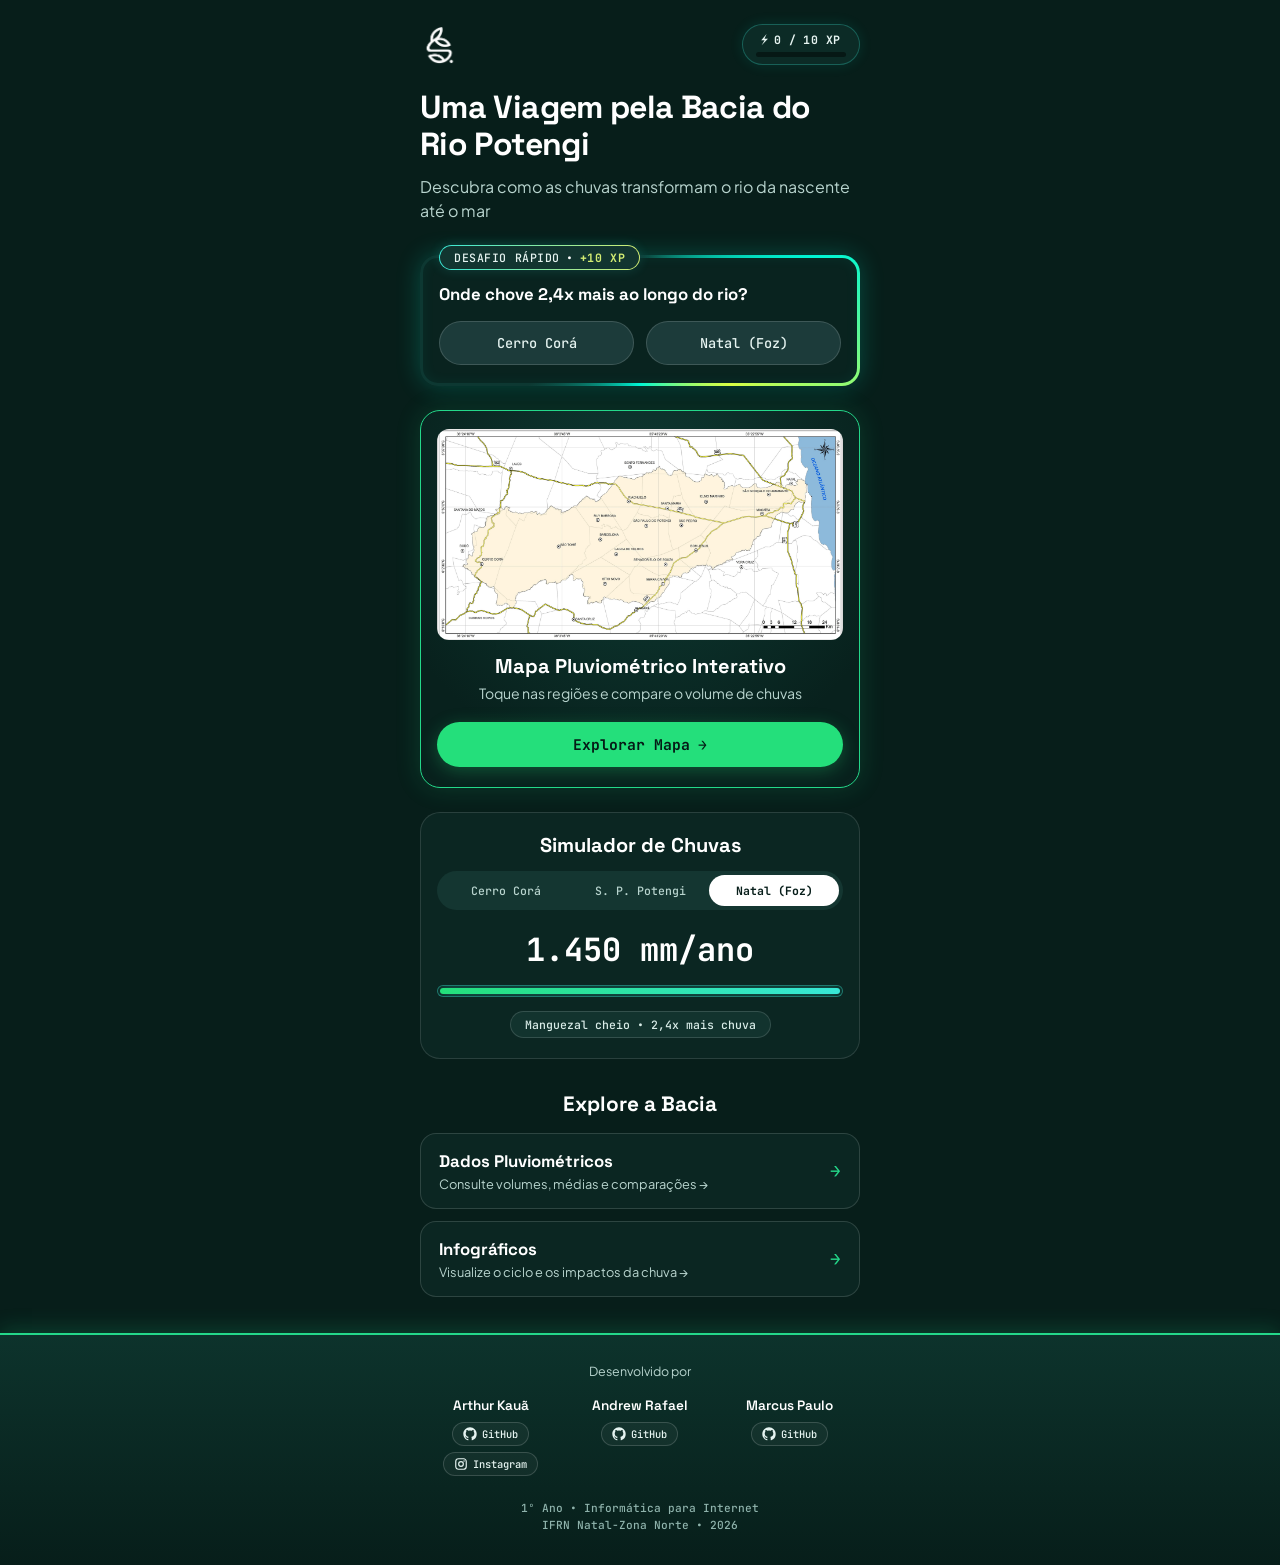
==== index.html @ 9ea541da "feat: removing the instagram icon of Andrew and Marcus" ====
<!DOCTYPE html>
<html lang="pt-br">
<head>
    <meta charset="UTF-8">
    <meta name="viewport" content="width=device-width, initial-scale=1.0">
    <link rel="stylesheet" href="src/css/global.css">
    <link rel="stylesheet" href="src/css/home.css">
    <link rel="shortcut icon" href="assets/imgs/favicon.png" type="image/png">
    <title>Início</title>
</head>
<body>

  <header class="container cabecalho">
    <img 
      src="./assets/imgs/logo_semente.png" 
      alt="Logo SEMENTE IFRN" 
      class="logo-semente"
    >
    <!-- Barra de XP no canto superior direito -->
    <div class="xp-hud" id="xp-hud" aria-label="Pontuação de experiência">
      <div class="xp-topo">
        <span class="xp-icone" aria-hidden="true">⚡</span>
        <span id="xp-texto" class="xp-texto">0 / 10 XP</span>
      </div>
      <div class="xp-trilha">
        <div id="xp-barra" class="xp-preenchimento" style="width: 0%;"></div>
      </div>
    </div>
  </header>

  <main class="container">
    <section class="hero">
      <h1 class="titulo-principal">Uma Viagem pela Bacia do Rio Potengi</h1>
      <p class="subtitulo">Descubra como as chuvas transformam o rio da nascente até o mar</p>
    </section>
    <section class="card-desafio">
    <span class="badge-desafio">
        DESAFIO RÁPIDO <span class="separador">•</span> <strong class="xp">+10 XP</strong>
    </span>

    <h2 class="pergunta-desafio">Onde chove 2,4x mais ao longo do rio?</h2>

    <div class="opcoes-desafio">
        <button type="button" class="btn-opcao">Cerro Corá</button>
        <button type="button" class="btn-opcao">Natal (Foz)</button>
    </div>
    </section>
    <!-- SEÇÃO 2: CARD DO MAPA INTERATIVO -->
    <section class="card-mapa">
      <div class="mapa-preview">
        <img 
          src="./assets/imgs/mapa.png" 
          alt="Ilustração do curso do Rio Potengi com pontos de chuva" 
          class="img-mapa-preview"
        >
      </div>

      <h2 class="titulo-card">Mapa Pluviométrico Interativo</h2>
      <p class="descricao-card">Toque nas regiões e compare o volume de chuvas</p>

      <a href="./src/pages/mapa.html" class="btn-explorar">
        Explorar Mapa <span aria-hidden="true">→</span>
      </a>
    </section>

    <!-- SEÇÃO 3: SIMULADOR DE CHUVAS -->
    <section class="card-simulador">
      <h2 class="titulo-card">Simulador de Chuvas</h2>

      <div class="abas-simulador" role="tablist" aria-label="Escolha uma região da bacia">
        <button type="button" class="aba-regiao" data-regiao="nascente">Cerro Corá</button>
        <button type="button" class="aba-regiao" data-regiao="medio">S. P. Potengi</button>
        <button type="button" class="aba-regiao ativa" data-regiao="foz">Natal (Foz)</button>
      </div>

      <div class="leitura-chuva">
        <span id="valor-chuva" class="numero-chuva">1.450</span>
        <span class="unidade-chuva">mm/ano</span>
      </div>

      <div class="barra-progresso-fundo">
        <div id="barra-chuva" class="barra-progresso-preenchimento" style="width: 100%;"></div>
      </div>

      <p id="status-bioma" class="badge-bioma">Manguezal cheio • 2,4x mais chuva</p>
    </section>

    <!-- SEÇÃO 4: EXPLORE A BACIA (LINKS SUCINTOS) -->
    <section class="secao-explore">
      <h2 class="titulo-secao">Explore a Bacia</h2>

      <div class="lista-links">
        <a href="./src/pages/dados.html" class="card-link">
          <div class="info-link">
            <h3>Dados Pluviométricos</h3>
            <p>Consulte volumes, médias e comparações →</p>
          </div>
          <span class="seta-link" aria-hidden="true">→</span>
        </a>

        <a href="./src/pages/infograficos.html" class="card-link">
          <div class="info-link">
            <h3>Infográficos</h3>
            <p>Visualize o ciclo e os impactos da chuva →</p>
          </div>
          <span class="seta-link" aria-hidden="true">→</span>
        </a>
      </div>
    </section>

  </main>

  <!-- RODAPÉ DE AUTORIA -->
  <footer class="rodape">
    <div class="container">
      <p class="rodape-label">Desenvolvido por</p>

      <div class="autores-grid">
        <!-- Integrante 1 -->
        <div class="autor-item">
          <span class="autor-nome">Arthur Kauã</span>
          <div class="autor-redes">
            <a href="https://github.com/ArthurdevjuniorIA" target="_blank" rel="noopener noreferrer" class="link-rede" aria-label="GitHub de Arthur Kauã">
              <svg viewBox="0 0 24 24" width="14" height="14" fill="currentColor"><path d="M12 .5C5.65.5.5 5.65.5 12c0 5.08 3.29 9.39 7.86 10.91.58.11.79-.25.79-.56 0-.28-.01-1.02-.02-2-3.2.7-3.88-1.54-3.88-1.54-.52-1.33-1.28-1.68-1.28-1.68-1.05-.72.08-.7.08-.7 1.16.08 1.77 1.19 1.77 1.19 1.03 1.77 2.7 1.26 3.36.96.1-.75.4-1.26.73-1.55-2.55-.29-5.24-1.28-5.24-5.69 0-1.26.45-2.29 1.19-3.09-.12-.29-.52-1.46.11-3.05 0 0 .97-.31 3.18 1.18a11.1 11.1 0 0 1 5.8 0c2.2-1.49 3.17-1.18 3.17-1.18.63 1.59.23 2.76.11 3.05.74.8 1.19 1.83 1.19 3.09 0 4.42-2.69 5.4-5.25 5.68.41.36.78 1.06.78 2.14 0 1.55-.01 2.8-.01 3.18 0 .31.21.68.8.56A11.51 11.51 0 0 0 23.5 12C23.5 5.65 18.35.5 12 .5Z"/></svg>
              <span>GitHub</span>
            </a>
            <a href="https://instagram.com/tutudev.js" target="_blank" rel="noopener noreferrer" class="link-rede" aria-label="Instagram de Arthur Kauã">
              <svg viewBox="0 0 24 24" width="14" height="14" fill="currentColor"><path d="M7.8 2h8.4C19.4 2 22 4.6 22 7.8v8.4a5.8 5.8 0 0 1-5.8 5.8H7.8C4.6 22 2 19.4 2 16.2V7.8A5.8 5.8 0 0 1 7.8 2Zm-.2 2A3.6 3.6 0 0 0 4 7.6v8.8C4 18.39 5.61 20 7.6 20h8.8a3.6 3.6 0 0 0 3.6-3.6V7.6C20 5.61 18.39 4 16.4 4H7.6Zm9.65 1.5a1.25 1.25 0 1 1 0 2.5 1.25 1.25 0 0 1 0-2.5ZM12 7a5 5 0 1 1 0 10 5 5 0 0 1 0-10Zm0 2a3 3 0 1 0 0 6 3 3 0 0 0 0-6Z"/></svg>
              <span>Instagram</span>
            </a>
          </div>
        </div>

        <!-- Integrante 2 -->
        <div class="autor-item">
          <span class="autor-nome">Andrew Rafael</span>
          <div class="autor-redes">
            <a href="https://github.com/andrewqdev" target="_blank" rel="noopener noreferrer" class="link-rede" aria-label="GitHub de Andrew Rafael">
              <svg viewBox="0 0 24 24" width="14" height="14" fill="currentColor"><path d="M12 .5C5.65.5.5 5.65.5 12c0 5.08 3.29 9.39 7.86 10.91.58.11.79-.25.79-.56 0-.28-.01-1.02-.02-2-3.2.7-3.88-1.54-3.88-1.54-.52-1.33-1.28-1.68-1.28-1.68-1.05-.72.08-.7.08-.7 1.16.08 1.77 1.19 1.77 1.19 1.03 1.77 2.7 1.26 3.36.96.1-.75.4-1.26.73-1.55-2.55-.29-5.24-1.28-5.24-5.69 0-1.26.45-2.29 1.19-3.09-.12-.29-.52-1.46.11-3.05 0 0 .97-.31 3.18 1.18a11.1 11.1 0 0 1 5.8 0c2.2-1.49 3.17-1.18 3.17-1.18.63 1.59.23 2.76.11 3.05.74.8 1.19 1.83 1.19 3.09 0 4.42-2.69 5.4-5.25 5.68.41.36.78 1.06.78 2.14 0 1.55-.01 2.8-.01 3.18 0 .31.21.68.8.56A11.51 11.51 0 0 0 23.5 12C23.5 5.65 18.35.5 12 .5Z"/></svg>
              <span>GitHub</span>
            </a>
          </div>
        </div>

        <!-- Integrante 3 -->
        <div class="autor-item">
          <span class="autor-nome">Marcus Paulo</span>
          <div class="autor-redes">
            <a href="https://github.com/Marcuspdev" target="_blank" rel="noopener noreferrer" class="link-rede" aria-label="GitHub de Marcus Paulo">
              <svg viewBox="0 0 24 24" width="14" height="14" fill="currentColor"><path d="M12 .5C5.65.5.5 5.65.5 12c0 5.08 3.29 9.39 7.86 10.91.58.11.79-.25.79-.56 0-.28-.01-1.02-.02-2-3.2.7-3.88-1.54-3.88-1.54-.52-1.33-1.28-1.68-1.28-1.68-1.05-.72.08-.7.08-.7 1.16.08 1.77 1.19 1.77 1.19 1.03 1.77 2.7 1.26 3.36.96.1-.75.4-1.26.73-1.55-2.55-.29-5.24-1.28-5.24-5.69 0-1.26.45-2.29 1.19-3.09-.12-.29-.52-1.46.11-3.05 0 0 .97-.31 3.18 1.18a11.1 11.1 0 0 1 5.8 0c2.2-1.49 3.17-1.18 3.17-1.18.63 1.59.23 2.76.11 3.05.74.8 1.19 1.83 1.19 3.09 0 4.42-2.69 5.4-5.25 5.68.41.36.78 1.06.78 2.14 0 1.55-.01 2.8-.01 3.18 0 .31.21.68.8.56A11.51 11.51 0 0 0 23.5 12C23.5 5.65 18.35.5 12 .5Z"/></svg>
              <span>GitHub</span>
            </a>
          </div>
        </div>
      </div>

      <div class="rodape-institucional">
        <p>1º Ano • Informática para Internet</p>
        <p>IFRN Natal-Zona Norte • 2026</p>
      </div>
    </div>
  </footer>


    <script src="src/js/script.js"></script>
</body>
</html>
---- src/css/global.css ----
@font-face {
  font-family: 'Space Grotesk';
  src: url('../../assets/fonts/SpaceGrotesk-Medium.ttf') format('truetype');
  font-weight: 500;
  font-style: normal;
}

@font-face {
  font-family: 'Space Grotesk';
  src: url('../../assets/fonts/SpaceGrotesk-SemiBold.ttf') format('truetype');
  font-weight: 600;
  font-style: normal;
}

@font-face {
  font-family: 'Space Grotesk';
  src: url('../../assets/fonts/SpaceGrotesk-Bold.ttf') format('truetype');
  font-weight: 700;
  font-style: normal;
}

@font-face {
  font-family: 'Plus Jakarta Sans';
  src: url('../../assets/fonts/PlusJakartaSans-Regular.ttf') format('truetype');
  font-weight: 400;
  font-style: normal;
}

@font-face {
  font-family: 'JetBrains Mono';
  src: url('../../assets/fonts/JetBrainsMono-Medium.ttf') format('truetype');
  font-weight: 500;
  font-style: normal;
}

@font-face {
  font-family: 'JetBrains Mono';
  src: url('../../assets/fonts/JetBrainsMono-Bold.ttf') format('truetype');
  font-weight: 700;
  font-style: normal;
}

* {
  margin: 0;
  padding: 0;
  box-sizing: border-box;
}

body {
  background-color: #071E1A;
  color: #FFFFFF;
  font-family: 'Plus Jakarta Sans', sans-serif;
  display: flex;
  flex-direction: column;
  align-items: center;
  min-height: 100vh;
}

/* Classe compartilhada por <header>, <main> e <footer> para alinhar tudo na mesma coluna */
.container {
  width: 100%;
  max-width: 480px;
  margin: 0 auto;
  padding-inline: 20px;
}
---- src/css/home.css ----
@property --angulo-borda {
  syntax: '<angle>';
  initial-value: 0deg;
  inherits: false;
}

/* 2. Animação contínua de 360 graus */
@keyframes girarBordaNeon {
  to {
    --angulo-borda: 360deg;
  }
}
/* Atualiza o cabeçalho para alinhar logo à esquerda e barra de XP à direita */
.cabecalho {
  display: flex;
  align-items: center;
  justify-content: space-between;
  gap: 12px;
  padding-top: 24px;
  padding-bottom: 24px;
}

/* Pílula da barra de XP */
.xp-hud {
  display: flex;
  flex-direction: column;
  gap: 5px;
  min-width: 118px;
  padding: 7px 13px;
  border: 1px solid rgba(56, 232, 215, 0.28);
  border-radius: 999px;
  background-color: #0C2B26;
  box-shadow: 0 0 14px rgba(0, 245, 212, 0.1);
  transition: border-color 0.3s ease, box-shadow 0.3s ease;
}

.xp-topo {
  display: flex;
  align-items: center;
  justify-content: center;
  gap: 5px;
  font-family: 'JetBrains Mono', monospace;
  font-weight: 700;
  font-size: 0.72rem;
  letter-spacing: 0.04em;
  color: #E6F4F1;
  font-variant-numeric: tabular-nums;
}

.xp-icone {
  font-size: 0.75rem;
  line-height: 1;
}

/* Fundo da barrinha */
.xp-trilha {
  width: 100%;
  height: 5px;
  border-radius: 999px;
  background-color: #061815;
  overflow: hidden;
}

/* Preenchimento animado da barrinha */
.xp-preenchimento {
  height: 100%;
  border-radius: 999px;
  background: linear-gradient(90deg, #00F5D4 0%, #D3EC73 100%);
  box-shadow: 0 0 8px rgba(211, 236, 115, 0.6);
  transition: width 0.55s cubic-bezier(0.22, 1, 0.36, 1);
}

/* Destaque animado quando o usuário acerta e ganha XP */
@keyframes pulsoXp {
  0%   { transform: scale(1); }
  50%  { transform: scale(1.07); }
  100% { transform: scale(1); }
}

.xp-hud.ganhou {
  border-color: #D3EC73;
  box-shadow: 0 0 18px rgba(211, 236, 115, 0.35);
  animation: pulsoXp 0.45s ease;
}

.xp-hud.ganhou .xp-texto {
  color: #D3EC73;
}

.logo-semente {
  height: 38px;
  width: auto;
  display: block;
}

.titulo-principal {
  font-family: 'Space Grotesk', sans-serif;
  font-weight: 700;
  font-size: 2rem; /* 32px */
  line-height: 1.15;
  letter-spacing: -0.02em;
  margin-bottom: 12px;
}

.subtitulo {
  font-family: 'Plus Jakarta Sans', sans-serif;
  font-weight: 400;
  font-size: 1rem; /* 16px */
  line-height: 1.5;
  color: #B8D4CE;
}

/* 2. Pílula encaixada na borda superior do card */
.badge-desafio {
  position: absolute;
  top: -13px;
  left: 16px;
  display: inline-flex;
  align-items: center;
  gap: 6px;
  padding: 4px 14px;
  border: 1.75px solid transparent;
  border-radius: 999px;
  background:
    linear-gradient(#123530, #123530) padding-box,
    linear-gradient(90deg, #38E8D7, #D3EC73) border-box;
  box-shadow: 0 0 12px rgba(56, 232, 215, 0.16);
  font-family: 'JetBrains Mono', monospace;
  font-weight: 500;
  font-size: 0.72rem;
  letter-spacing: 0.05em;
  color: #E6F4F1;
  white-space: nowrap;
}

.badge-desafio .separador {
  color: #FFFFFF;
}

.badge-desafio .xp {
  font-weight: 700;
  color: #D3EC73;
}

/* 3. Pergunta do desafio */
.pergunta-desafio {
  font-family: 'Space Grotesk', sans-serif;
  font-weight: 700;
  font-size: 1.05rem;
  line-height: 1.3;
  color: #FFFFFF;
  margin-bottom: 16px;
}

/* 4. Grade para deixar os dois botões lado a lado com a mesma largura */
.opcoes-desafio {
  display: grid;
  grid-template-columns: 1fr 1fr;
  gap: 12px;
}

/* 5. Botões arredondados */
.btn-opcao {
  width: 100%;
  padding: 12px 14px;
  border: 1px solid rgba(255, 255, 255, 0.15);
  border-radius: 999px;
  background-color: #1C3B3A;
  color: #E6F4F1;
  font-family: 'JetBrains Mono', monospace;
  font-weight: 500;
  font-size: 0.85rem;
  cursor: pointer;
  transition: background-color 0.2s ease, border-color 0.2s ease, transform 0.1s ease;
}

.btn-opcao:hover {
  border-color: #38E8D7;
  background-color: #234947;
}

.btn-opcao:active {
  transform: scale(0.97);
}
.card-desafio {
  position: relative;
  margin-top: 32px;
  padding: 26px 16px 18px;
  border: 3px solid transparent;
  border-radius: 18px;
  background:
    linear-gradient(#09231F, #09231F) padding-box,
    conic-gradient(
      from var(--angulo-borda),
      #0D3832 0deg,
      #00F5D4 70deg,
      #D9FF43 125deg,
      #00F5D4 180deg,
      #0D3832 240deg,
      #0D3832 360deg
    ) border-box;
  box-shadow:
    0 0 24px rgba(0, 245, 212, 0.22),
    inset 0 0 14px rgba(0, 245, 212, 0.06);
  animation: girarBordaNeon 3.2s linear infinite;
}

/* Garante que a pílula continue sempre por cima da borda animada */
.badge-desafio {
  z-index: 2;
}
/* =========================================================
   SEÇÃO 2: CARD DO MAPA INTERATIVO
   ========================================================= */
.card-mapa {
  margin-top: 24px;
  padding: 18px 16px 20px;
  border: 1.5px solid #24D88A;
  border-radius: 20px;
  background: radial-gradient(circle at 50% 25%, #0E3C34 0%, #08211D 75%);
  box-shadow: 0 0 26px rgba(36, 216, 138, 0.16);
  text-align: center;
}

.mapa-preview {
  width: 100%;
  margin-bottom: 14px;
  border-radius: 12px;
  overflow: hidden;
}

.img-mapa-preview {
  width: 100%;
  height: auto;
  display: block;
  object-fit: contain;
}

.titulo-card {
  font-family: 'Space Grotesk', sans-serif;
  font-weight: 700;
  font-size: 1.25rem;
  line-height: 1.2;
  color: #FFFFFF;
  margin-bottom: 6px;
}

.descricao-card {
  font-family: 'Plus Jakarta Sans', sans-serif;
  font-weight: 400;
  font-size: 0.88rem;
  line-height: 1.4;
  color: #B8D4CE;
  margin-bottom: 18px;
}

.btn-explorar {
  display: flex;
  align-items: center;
  justify-content: center;
  gap: 8px;
  width: 100%;
  padding: 13px 20px;
  border-radius: 999px;
  background-color: #24DF7B;
  color: #051A16;
  font-family: 'JetBrains Mono', monospace;
  font-weight: 700;
  font-size: 0.92rem;
  text-decoration: none;
  box-shadow: 0 4px 18px rgba(36, 223, 123, 0.28);
  transition: transform 0.15s ease, background-color 0.2s ease;
}

.btn-explorar:active {
  transform: scale(0.98);
  background-color: #1EC96D;
}

/* =========================================================
   SEÇÃO 3: SIMULADOR DE CHUVAS
   ========================================================= */
.card-simulador {
  margin-top: 24px;
  padding: 20px 16px;
  border: 1px solid rgba(255, 255, 255, 0.12);
  border-radius: 20px;
  background-color: #0B2622;
  text-align: center;
}

.abas-simulador {
  display: grid;
  grid-template-columns: repeat(3, 1fr);
  gap: 4px;
  margin-top: 14px;
  padding: 4px;
  border-radius: 999px;
  background-color: #143631;
}

.aba-regiao {
  padding: 8px 6px;
  border: none;
  border-radius: 999px;
  background: transparent;
  color: #B8D4CE;
  font-family: 'JetBrains Mono', monospace;
  font-weight: 500;
  font-size: 0.72rem;
  cursor: pointer;
  transition: background-color 0.2s ease, color 0.2s ease;
}

.aba-regiao.ativa {
  background-color: #FFFFFF;
  color: #071E1A;
  font-weight: 700;
}

.leitura-chuva {
  margin: 18px 0 14px;
  font-family: 'JetBrains Mono', monospace;
  font-weight: 700;
  font-size: 2rem;
  color: #FFFFFF;
  font-variant-numeric: tabular-nums;
}

.barra-progresso-fundo {
  width: 100%;
  height: 12px;
  padding: 2px;
  border: 1px solid rgba(56, 232, 215, 0.45);
  border-radius: 999px;
  background-color: #071E1A;
  overflow: hidden;
}

.barra-progresso-preenchimento {
  height: 100%;
  border-radius: 999px;
  background: linear-gradient(90deg, #24DF7B 0%, #38E8D7 100%);
  box-shadow: 0 0 10px rgba(56, 232, 215, 0.5);
  transition: width 0.4s cubic-bezier(0.22, 1, 0.36, 1);
}

.badge-bioma {
  display: inline-block;
  margin-top: 14px;
  padding: 5px 14px;
  border: 1px solid rgba(255, 255, 255, 0.14);
  border-radius: 999px;
  background-color: #12332E;
  font-family: 'JetBrains Mono', monospace;
  font-weight: 500;
  font-size: 0.72rem;
  color: #D9ECE8;
}

/* =========================================================
   SEÇÃO 4: EXPLORE A BACIA (LINKS SUCINTOS)
   ========================================================= */
.secao-explore {
  margin-top: 32px;
  margin-bottom: 36px;
}

.titulo-secao {
  font-family: 'Space Grotesk', sans-serif;
  font-weight: 700;
  font-size: 1.3rem;
  color: #FFFFFF;
  text-align: center;
  margin-bottom: 16px;
}

.lista-links {
  display: flex;
  flex-direction: column;
  gap: 12px;
}

.card-link {
  display: flex;
  align-items: center;
  justify-content: space-between;
  gap: 12px;
  padding: 16px 18px;
  border: 1px solid rgba(255, 255, 255, 0.14);
  border-radius: 16px;
  background-color: #0B2622;
  text-decoration: none;
  transition: border-color 0.2s ease, transform 0.15s ease, background-color 0.2s ease;
}

.card-link:hover,
.card-link:active {
  border-color: #24D88A;
  background-color: #0F312C;
  transform: translateY(-1px);
}

.info-link h3 {
  font-family: 'Space Grotesk', sans-serif;
  font-weight: 700;
  font-size: 1.05rem;
  color: #FFFFFF;
  margin-bottom: 4px;
}

.info-link p {
  font-family: 'Plus Jakarta Sans', sans-serif;
  font-weight: 400;
  font-size: 0.8rem;
  color: #B8D4CE;
}

.seta-link {
  font-family: 'JetBrains Mono', monospace;
  font-weight: 700;
  font-size: 1.1rem;
  color: #24D88A;
  flex-shrink: 0;
}

/* =========================================================
   RODAPÉ DE AUTORIA
   ========================================================= */
.rodape {
  position: relative;
  width: 100%;
  padding: 28px 0 32px;
  background: linear-gradient(180deg, #0D332C 0%, #071E1A 100%);
  border-top: 2px solid #24D88A;
  box-shadow: 0 -4px 20px rgba(36, 216, 138, 0.18);
  text-align: center;
}

.rodape-label {
  font-family: 'Plus Jakarta Sans', sans-serif;
  font-size: 0.78rem;
  color: #B8D4CE;
  margin-bottom: 18px;
}

.autores-grid {
  display: grid;
  grid-template-columns: repeat(3, 1fr);
  gap: 8px;
  margin-bottom: 24px;
}

.autor-item {
  display: flex;
  flex-direction: column;
  align-items: center;
  gap: 8px;
}

.autor-nome {
  font-family: 'Space Grotesk', sans-serif;
  font-weight: 600;
  font-size: 0.85rem;
  color: #FFFFFF;
}

.autor-redes {
  display: flex;
  flex-direction: column;
  gap: 6px;
  width: 100%;
  align-items: center;
}

.link-rede {
  display: inline-flex;
  align-items: center;
  justify-content: center;
  gap: 5px;
  padding: 4px 10px;
  border: 1px solid rgba(255, 255, 255, 0.16);
  border-radius: 999px;
  background-color: rgba(255, 255, 255, 0.04);
  color: #E6F4F1;
  font-family: 'JetBrains Mono', monospace;
  font-size: 0.65rem;
  text-decoration: none;
  transition: border-color 0.2s ease, color 0.2s ease;
}

.link-rede:hover {
  border-color: #38E8D7;
  color: #38E8D7;
}

.rodape-institucional {
  font-family: 'JetBrains Mono', monospace;
  font-size: 0.7rem;
  line-height: 1.5;
  color: #8FB3AC;
}

/* Estados extras para o feedback do Desafio Rápido (JS) */
.card-desafio.respondido {
  animation: none;
  background:
    linear-gradient(#09231F, #09231F) padding-box,
    linear-gradient(90deg, #00F5D4, #24DF7B) border-box;
}

.btn-opcao.correto {
  background-color: #164E3B;
  border-color: #24DF7B;
  color: #FFFFFF;
}

.btn-opcao.errado {
  background-color: #4A1D24;
  border-color: #F87171;
  color: #FECACA;
}
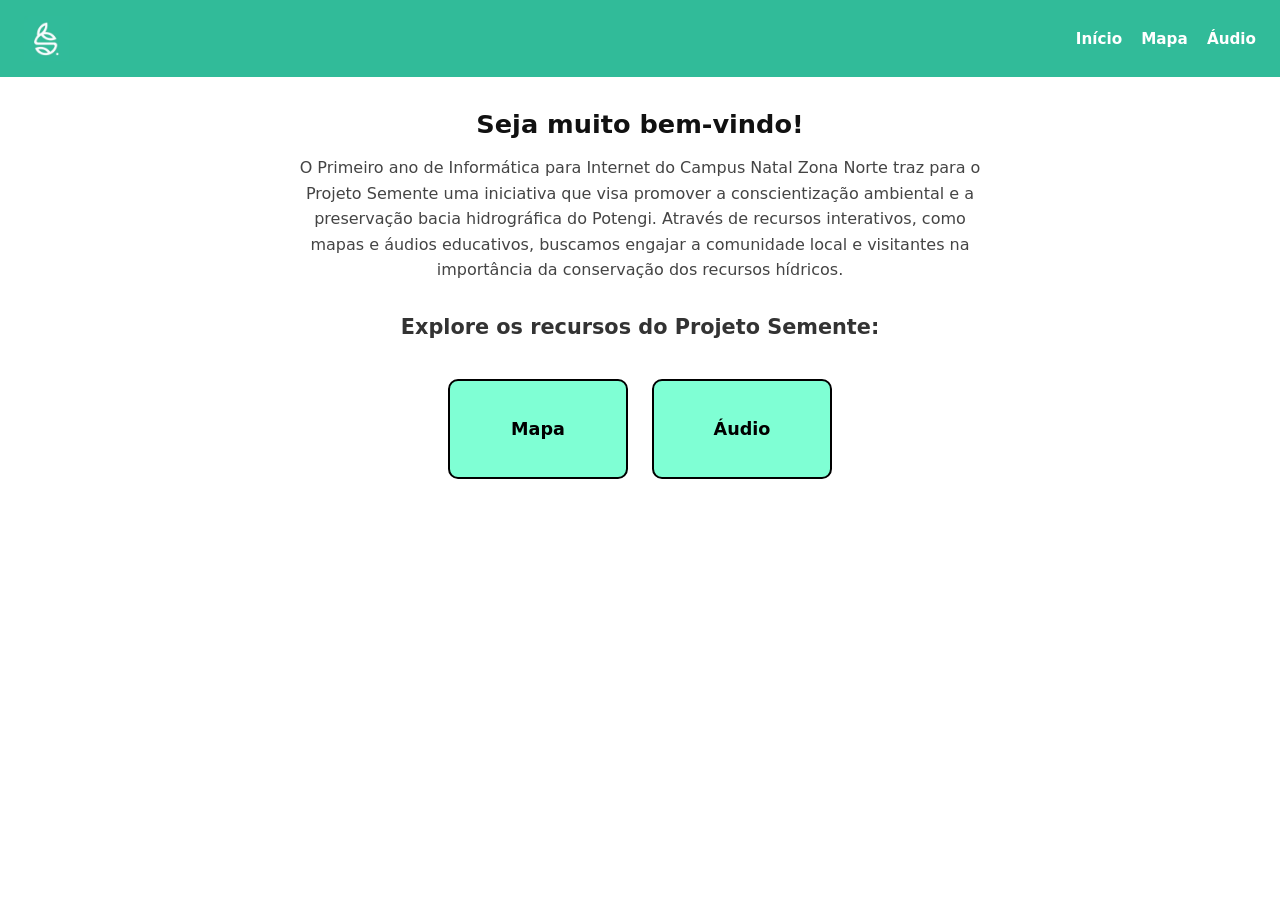
==== commit 9db90380: "Merge pull request #5 from andrewqdev/main chore: sync branch with main" ====
--- a/index.html
+++ b/index.html
@@ -3,164 +3,42 @@
 <head>
     <meta charset="UTF-8">
     <meta name="viewport" content="width=device-width, initial-scale=1.0">
-    <link rel="stylesheet" href="src/css/global.css">
-    <link rel="stylesheet" href="src/css/home.css">
+    <link rel="stylesheet" href="src/css/style.css">
     <link rel="shortcut icon" href="assets/imgs/favicon.png" type="image/png">
     <title>Início</title>
 </head>
 <body>
 
-  <header class="container cabecalho">
-    <img 
-      src="./assets/imgs/logo_semente.png" 
-      alt="Logo SEMENTE IFRN" 
-      class="logo-semente"
-    >
-    <!-- Barra de XP no canto superior direito -->
-    <div class="xp-hud" id="xp-hud" aria-label="Pontuação de experiência">
-      <div class="xp-topo">
-        <span class="xp-icone" aria-hidden="true">⚡</span>
-        <span id="xp-texto" class="xp-texto">0 / 10 XP</span>
-      </div>
-      <div class="xp-trilha">
-        <div id="xp-barra" class="xp-preenchimento" style="width: 0%;"></div>
-      </div>
-    </div>
-  </header>
+    <header class="header">
+        <img src="assets/imgs/logo.webp" alt="Logo" class="logo">
+        <nav class="menu"> 
+            <a href="index.html">Início</a>
+            <a href="src/pages/mapa.html">Mapa</a>
+            <a href="src/pages/audio.html">Áudio</a>
+        </nav>
+    </header>
 
-  <main class="container">
-    <section class="hero">
-      <h1 class="titulo-principal">Uma Viagem pela Bacia do Rio Potengi</h1>
-      <p class="subtitulo">Descubra como as chuvas transformam o rio da nascente até o mar</p>
-    </section>
-    <section class="card-desafio">
-    <span class="badge-desafio">
-        DESAFIO RÁPIDO <span class="separador">•</span> <strong class="xp">+10 XP</strong>
-    </span>
+    <main class="container">
+        <section class="texto" id="inicio">
+            <h3>Seja muito bem-vindo!</h3>
+            <p>O Primeiro ano de Informática para Internet do Campus Natal Zona Norte traz para o Projeto Semente uma iniciativa que visa promover a conscientização ambiental e a preservação bacia hidrográfica do Potengi. Através de recursos interativos, como mapas e áudios educativos, buscamos engajar a comunidade local e visitantes na importância da conservação dos recursos hídricos.</p>
+        </section>
 
-    <h2 class="pergunta-desafio">Onde chove 2,4x mais ao longo do rio?</h2>
+        <section class="texto" id="escolha">
+            <h4>Explore os recursos do Projeto Semente:</h4>
+        </section>
 
-    <div class="opcoes-desafio">
-        <button type="button" class="btn-opcao">Cerro Corá</button>
-        <button type="button" class="btn-opcao">Natal (Foz)</button>
-    </div>
-    </section>
-    <!-- SEÇÃO 2: CARD DO MAPA INTERATIVO -->
-    <section class="card-mapa">
-      <div class="mapa-preview">
-        <img 
-          src="./assets/imgs/mapa.png" 
-          alt="Ilustração do curso do Rio Potengi com pontos de chuva" 
-          class="img-mapa-preview"
-        >
-      </div>
 
-      <h2 class="titulo-card">Mapa Pluviométrico Interativo</h2>
-      <p class="descricao-card">Toque nas regiões e compare o volume de chuvas</p>
-
-      <a href="./src/pages/mapa.html" class="btn-explorar">
-        Explorar Mapa <span aria-hidden="true">→</span>
-      </a>
-    </section>
-
-    <!-- SEÇÃO 3: SIMULADOR DE CHUVAS -->
-    <section class="card-simulador">
-      <h2 class="titulo-card">Simulador de Chuvas</h2>
-
-      <div class="abas-simulador" role="tablist" aria-label="Escolha uma região da bacia">
-        <button type="button" class="aba-regiao" data-regiao="nascente">Cerro Corá</button>
-        <button type="button" class="aba-regiao" data-regiao="medio">S. P. Potengi</button>
-        <button type="button" class="aba-regiao ativa" data-regiao="foz">Natal (Foz)</button>
-      </div>
-
-      <div class="leitura-chuva">
-        <span id="valor-chuva" class="numero-chuva">1.450</span>
-        <span class="unidade-chuva">mm/ano</span>
-      </div>
-
-      <div class="barra-progresso-fundo">
-        <div id="barra-chuva" class="barra-progresso-preenchimento" style="width: 100%;"></div>
-      </div>
-
-      <p id="status-bioma" class="badge-bioma">Manguezal cheio • 2,4x mais chuva</p>
-    </section>
-
-    <!-- SEÇÃO 4: EXPLORE A BACIA (LINKS SUCINTOS) -->
-    <section class="secao-explore">
-      <h2 class="titulo-secao">Explore a Bacia</h2>
-
-      <div class="lista-links">
-        <a href="./src/pages/dados.html" class="card-link">
-          <div class="info-link">
-            <h3>Dados Pluviométricos</h3>
-            <p>Consulte volumes, médias e comparações →</p>
-          </div>
-          <span class="seta-link" aria-hidden="true">→</span>
-        </a>
-
-        <a href="./src/pages/infograficos.html" class="card-link">
-          <div class="info-link">
-            <h3>Infográficos</h3>
-            <p>Visualize o ciclo e os impactos da chuva →</p>
-          </div>
-          <span class="seta-link" aria-hidden="true">→</span>
-        </a>
-      </div>
-    </section>
-
-  </main>
-
-  <!-- RODAPÉ DE AUTORIA -->
-  <footer class="rodape">
-    <div class="container">
-      <p class="rodape-label">Desenvolvido por</p>
-
-      <div class="autores-grid">
-        <!-- Integrante 1 -->
-        <div class="autor-item">
-          <span class="autor-nome">Arthur Kauã</span>
-          <div class="autor-redes">
-            <a href="https://github.com/ArthurdevjuniorIA" target="_blank" rel="noopener noreferrer" class="link-rede" aria-label="GitHub de Arthur Kauã">
-              <svg viewBox="0 0 24 24" width="14" height="14" fill="currentColor"><path d="M12 .5C5.65.5.5 5.65.5 12c0 5.08 3.29 9.39 7.86 10.91.58.11.79-.25.79-.56 0-.28-.01-1.02-.02-2-3.2.7-3.88-1.54-3.88-1.54-.52-1.33-1.28-1.68-1.28-1.68-1.05-.72.08-.7.08-.7 1.16.08 1.77 1.19 1.77 1.19 1.03 1.77 2.7 1.26 3.36.96.1-.75.4-1.26.73-1.55-2.55-.29-5.24-1.28-5.24-5.69 0-1.26.45-2.29 1.19-3.09-.12-.29-.52-1.46.11-3.05 0 0 .97-.31 3.18 1.18a11.1 11.1 0 0 1 5.8 0c2.2-1.49 3.17-1.18 3.17-1.18.63 1.59.23 2.76.11 3.05.74.8 1.19 1.83 1.19 3.09 0 4.42-2.69 5.4-5.25 5.68.41.36.78 1.06.78 2.14 0 1.55-.01 2.8-.01 3.18 0 .31.21.68.8.56A11.51 11.51 0 0 0 23.5 12C23.5 5.65 18.35.5 12 .5Z"/></svg>
-              <span>GitHub</span>
-            </a>
-            <a href="https://instagram.com/tutudev.js" target="_blank" rel="noopener noreferrer" class="link-rede" aria-label="Instagram de Arthur Kauã">
-              <svg viewBox="0 0 24 24" width="14" height="14" fill="currentColor"><path d="M7.8 2h8.4C19.4 2 22 4.6 22 7.8v8.4a5.8 5.8 0 0 1-5.8 5.8H7.8C4.6 22 2 19.4 2 16.2V7.8A5.8 5.8 0 0 1 7.8 2Zm-.2 2A3.6 3.6 0 0 0 4 7.6v8.8C4 18.39 5.61 20 7.6 20h8.8a3.6 3.6 0 0 0 3.6-3.6V7.6C20 5.61 18.39 4 16.4 4H7.6Zm9.65 1.5a1.25 1.25 0 1 1 0 2.5 1.25 1.25 0 0 1 0-2.5ZM12 7a5 5 0 1 1 0 10 5 5 0 0 1 0-10Zm0 2a3 3 0 1 0 0 6 3 3 0 0 0 0-6Z"/></svg>
-              <span>Instagram</span>
-            </a>
-          </div>
+        <div class="cards-container">
+            <section class="card-clicavel" id="card-mapa">
+                <p>Mapa</p>
+            </section>
+            
+            <section class="card-clicavel" id="card-audio">
+                <p>Áudio</p>
+            </section>
         </div>
-
-        <!-- Integrante 2 -->
-        <div class="autor-item">
-          <span class="autor-nome">Andrew Rafael</span>
-          <div class="autor-redes">
-            <a href="https://github.com/andrewqdev" target="_blank" rel="noopener noreferrer" class="link-rede" aria-label="GitHub de Andrew Rafael">
-              <svg viewBox="0 0 24 24" width="14" height="14" fill="currentColor"><path d="M12 .5C5.65.5.5 5.65.5 12c0 5.08 3.29 9.39 7.86 10.91.58.11.79-.25.79-.56 0-.28-.01-1.02-.02-2-3.2.7-3.88-1.54-3.88-1.54-.52-1.33-1.28-1.68-1.28-1.68-1.05-.72.08-.7.08-.7 1.16.08 1.77 1.19 1.77 1.19 1.03 1.77 2.7 1.26 3.36.96.1-.75.4-1.26.73-1.55-2.55-.29-5.24-1.28-5.24-5.69 0-1.26.45-2.29 1.19-3.09-.12-.29-.52-1.46.11-3.05 0 0 .97-.31 3.18 1.18a11.1 11.1 0 0 1 5.8 0c2.2-1.49 3.17-1.18 3.17-1.18.63 1.59.23 2.76.11 3.05.74.8 1.19 1.83 1.19 3.09 0 4.42-2.69 5.4-5.25 5.68.41.36.78 1.06.78 2.14 0 1.55-.01 2.8-.01 3.18 0 .31.21.68.8.56A11.51 11.51 0 0 0 23.5 12C23.5 5.65 18.35.5 12 .5Z"/></svg>
-              <span>GitHub</span>
-            </a>
-          </div>
-        </div>
-
-        <!-- Integrante 3 -->
-        <div class="autor-item">
-          <span class="autor-nome">Marcus Paulo</span>
-          <div class="autor-redes">
-            <a href="https://github.com/Marcuspdev" target="_blank" rel="noopener noreferrer" class="link-rede" aria-label="GitHub de Marcus Paulo">
-              <svg viewBox="0 0 24 24" width="14" height="14" fill="currentColor"><path d="M12 .5C5.65.5.5 5.65.5 12c0 5.08 3.29 9.39 7.86 10.91.58.11.79-.25.79-.56 0-.28-.01-1.02-.02-2-3.2.7-3.88-1.54-3.88-1.54-.52-1.33-1.28-1.68-1.28-1.68-1.05-.72.08-.7.08-.7 1.16.08 1.77 1.19 1.77 1.19 1.03 1.77 2.7 1.26 3.36.96.1-.75.4-1.26.73-1.55-2.55-.29-5.24-1.28-5.24-5.69 0-1.26.45-2.29 1.19-3.09-.12-.29-.52-1.46.11-3.05 0 0 .97-.31 3.18 1.18a11.1 11.1 0 0 1 5.8 0c2.2-1.49 3.17-1.18 3.17-1.18.63 1.59.23 2.76.11 3.05.74.8 1.19 1.83 1.19 3.09 0 4.42-2.69 5.4-5.25 5.68.41.36.78 1.06.78 2.14 0 1.55-.01 2.8-.01 3.18 0 .31.21.68.8.56A11.51 11.51 0 0 0 23.5 12C23.5 5.65 18.35.5 12 .5Z"/></svg>
-              <span>GitHub</span>
-            </a>
-          </div>
-        </div>
-      </div>
-
-      <div class="rodape-institucional">
-        <p>1º Ano • Informática para Internet</p>
-        <p>IFRN Natal-Zona Norte • 2026</p>
-      </div>
-    </div>
-  </footer>
-
+    </main>
 
     <script src="src/js/script.js"></script>
 </body>
--- a/src/css/style.css
+++ b/src/css/style.css
@@ -0,0 +1,260 @@
+/* Reset básico para evitar margens indesejadas */
+* {
+    margin: 0;
+    padding: 0;
+    box-sizing: border-box;
+    font-family: system-ui, -apple-system, BlinkMacSystemFont, 'Segoe UI', Roboto, sans-serif;
+}
+
+body {
+    background-color: white;
+    color: #333;
+    display: flex;
+    flex-direction: column;
+    align-items: center;
+    min-height: 100vh;
+}
+
+.header {
+    width: 100%;
+    display: flex;
+    justify-content: space-between;
+    align-items: center;
+    padding: 1rem 1.5rem;
+    background-color: rgb(49, 187, 153);
+    flex-wrap: wrap;
+}
+
+.logo {
+    width: 45px;
+    height: auto;
+}
+
+.menu {
+    display: flex;
+    gap: 1.2rem;
+}
+
+.menu a {
+    text-decoration: none;
+    color: white;
+    font-weight: 600;
+    font-size: 0.95rem;
+}
+
+.container {
+    width: 90%;
+    max-width: 700px;
+    margin: 2rem auto;
+    display: flex;
+    flex-direction: column;
+    align-items: center;
+    text-align: center;
+    gap: 1.5rem;
+    display: flex;
+}
+
+.btn {
+    border: 2px solid rgb(236, 5, 5);
+    color: rgb(236, 5, 5);
+    background: transparent;
+    cursor: pointer;
+    outline: none;
+    width: 12px;
+    height: 12px;
+    border-radius: 50%;
+    position: absolute;
+}
+
+/* Cidades */
+
+
+.texto h3 {
+    font-size: 1.6rem;
+    margin-bottom: 1rem;
+    color: #111;
+}
+
+.texto h4 {
+    font-size: 1.3rem;
+    margin-top: 0.5rem;
+}
+
+.texto p {
+    font-size: 1rem;
+    line-height: 1.6;
+    color: #444;
+}
+
+/* Cards */
+.cards-container {
+    display: flex;
+    gap: 1.5rem;
+    width: 100%;
+    justify-content: center;
+    flex-wrap: wrap;
+    margin-top: 1rem;
+}
+
+.card-clicavel {
+    background-color: aquamarine;
+    width: 100%;
+    max-width: 180px;
+    height: 100px;
+    display: flex;
+    justify-content: center;
+    align-items: center;
+    cursor: pointer;
+    border-radius: 10px;
+    border: 2px solid black;
+    transition: transform 0.2s ease, background-color 0.2s ease;
+}
+
+.card-clicavel:hover {
+    background-color: rgb(88, 219, 175);
+    transform: translateY(-3px);
+}
+
+.card-clicavel p {
+    font-weight: bold;
+    font-size: 1.1rem;
+    color: #000;
+}
+
+#mapa img {
+    width: 1700px;
+    margin: auto;
+}
+
+@media (max-width: 1920px) {
+    #mapa img {
+        width: 1440px;
+    }
+}
+
+@media (max-width: 1440px) {
+    #mapa img {
+        width: 1000px;
+    }
+}
+
+@media (max-width: 1000px) {
+    #mapa img {
+        width: 700px;
+    }
+}
+
+@media (max-width: 700px) {
+    #mapa img {
+        width: 500px;
+    }
+}
+
+@media (max-width: 500px) {
+    #mapa img {
+        width: 480px;
+    }
+}
+
+/* Ajustes de posição para os botões em diferentes tamanhos de tela */
+/* Ecrãs maiores primeiro */
+@media (max-width: 1920px) and (max-height: 1080px) {
+    #saotome { left: 34.6%;   top: 62%; }
+    #tangara { left: 49%;  top: 82.67%; }
+    #ruybarbosa { left: 41.9%;  bottom: 45.6%; }
+    #sitionovo { left: 43.2%;  bottom: 24.8%; }
+    #sppotengi { left: 50.8%;  bottom: 43.8%; }
+    #lagoadevelhos { left: 45.23%;  bottom: 34.5%; }
+    #barcelona { left: 42.3%;  bottom: 39.3%; }
+    #saopedro { left: 57.3%;  bottom: 44%; }
+    #santamaria { left: 54.68%;  bottom: 49.58%; }
+    #senadoreloi{ left: 54.4%;  bottom: 31.1%; }
+    #cerrocora { left: 20.39%;  bottom: 31.2%; }
+    #riachuelo { left: 47.6%;  bottom: 51.8%; }
+    #bomjesus { left: 60%;  bottom: 35.8%; }
+    #ielmomarinho { left: 61.9%;  bottom: 51.7%; }
+    #macaiba { left: 72.2%;  bottom: 47.8%; }
+    #saogoncalo { left: 73.5%;  bottom: 54%; }
+    #natal { left: 77.6%;  bottom: 57.6%; }
+}
+
+@media (max-width: 1440px) and (max-height: 1000px) {
+    #saotome { left: 34.4%;   bottom: 63%; }
+    #tangara { left: 37%;  bottom: 11%; }
+    #ruybarbosa { left: 60.5%;  bottom: 34.1%; }
+    #sitionovo { left: 53.2%;  bottom: 40%; }
+    #sppotengi { left: 74.8%;  bottom: 50%; }
+    #lagoadevelhos { left: 52.1%;  bottom: 17%; }
+    #barcelona { left: 37%;  bottom: 11%; }
+    #saopedro { left: 60.5%;  bottom: 34.1%; }
+    #santamaria { left: 53.2%;  bottom: 40%; }
+    #senadoreloi{ left: 74.8%;  bottom: 50%; }
+    #cerrocora { left: 52.1%;  bottom: 17%; }
+    #riachuelo { left: 52.1%;  bottom: 17%; }
+    #bomjesus { left: 37%;  bottom: 11%; }
+    #ielmomarinho { left: 60.5%;  bottom: 34.1%; }
+    #macaiba { left: 53.2%;  bottom: 40%; }
+    #saogoncalo { left: 74.8%;  bottom: 50%; }
+    #natal { left: 52.1%;  bottom: 17%; }
+}
+
+@media (max-width: 414px) and (max-height: 896px) {
+    #saotome { left: 25.3%;   top: 53.6%; }
+    #tangara { left: 37%;  bottom: 11%; }
+    #ruybarbosa { left: 60.5%;  bottom: 34.1%; }
+    #sitionovo { left: 53.2%;  bottom: 40%; }
+    #sppotengi { left: 74.8%;  bottom: 50%; }
+    #lagoadevelhos { left: 52.1%;  bottom: 17%; }
+    #barcelona { left: 37%;  bottom: 11%; }
+    #saopedro { left: 60.5%;  bottom: 34.1%; }
+    #santamaria { left: 53.2%;  bottom: 40%; }
+    #senadoreloi{ left: 74.8%;  bottom: 50%; }
+    #cerrocora { left: 52.1%;  bottom: 17%; }
+    #riachuelo { left: 52.1%;  bottom: 17%; }
+    #bomjesus { left: 37%;  bottom: 11%; }
+    #ielmomarinho { left: 60.5%;  bottom: 34.1%; }
+    #macaiba { left: 53.2%;  bottom: 40%; }
+    #saogoncalo { left: 74.8%;  bottom: 50%; }
+    #natal { left: 52.1%;  bottom: 17%; }
+}
+
+@media (max-width: 390px) and (max-height: 844px) {
+    #saotome { left: 23.8%;   top: 54.6%; }
+    #tangara { left: 37%;  bottom: 11%; }
+    #ruybarbosa { left: 60.5%;  bottom: 34.1%; }
+    #sitionovo { left: 53.2%;  bottom: 40%; }
+    #sppotengi { left: 74.8%;  bottom: 50%; }
+    #lagoadevelhos { left: 52.1%;  bottom: 17%; }
+    #barcelona { left: 37%;  bottom: 11%; }
+    #saopedro { left: 60.5%;  bottom: 34.1%; }
+    #santamaria { left: 53.2%;  bottom: 40%; }
+    #senadoreloi{ left: 74.8%;  bottom: 50%; }
+    #cerrocora { left: 52.1%;  bottom: 17%; }
+    #riachuelo { left: 52.1%;  bottom: 17%; }
+    #bomjesus { left: 37%;  bottom: 11%; }
+    #ielmomarinho { left: 60.5%;  bottom: 34.1%; }
+    #macaiba { left: 53.2%;  bottom: 40%; }
+    #saogoncalo { left: 74.8%;  bottom: 50%; }
+    #natal { left: 52.1%;  bottom: 17%; }
+}
+
+/* Ecrãs mais pequenos por último */
+@media (max-width: 361px) and (max-height: 801px) { 
+    #saotome { left: 21.5%;   top: 65%; }
+    #tangara { left: 47.4%;  top: 75.5%; }
+    #ruybarbosa { left: 34.5%;  top: 60.5%; }
+    #sitionovo { left: 36.6%;  top: 71.3%; }
+    #sppotengi { left: 50.3%;  top: 61.5%; }
+    #lagoadevelhos { left: 40.5%;  top: 66.4%; }
+    #barcelona { left: 35.3%;  top: 63.8%; }
+    #saopedro { left: 62.1%;  top: 61.4%; }
+    #santamaria { left: 57.4%;  top: 58.7%; }
+    #senadoreloi{ left: 56.7%;  top: 68%; }
+    #cerrocora { left: 1.1%;  top: 68.6%; }
+    #riachuelo { left: 44.7%;  top: 57.4%; }
+    #bomjesus { left: 66.6%;  top: 65.7%; }
+    #ielmomarinho { left: 70.2%;  top: 57.6%; }
+    #macaiba { left: 88.2%;  top: 59.5%; }
+    #saogoncalo { left: 90.6%;  top: 56.3%; }
+    #natal { left: 98%;  top: 54.5%; }
+}
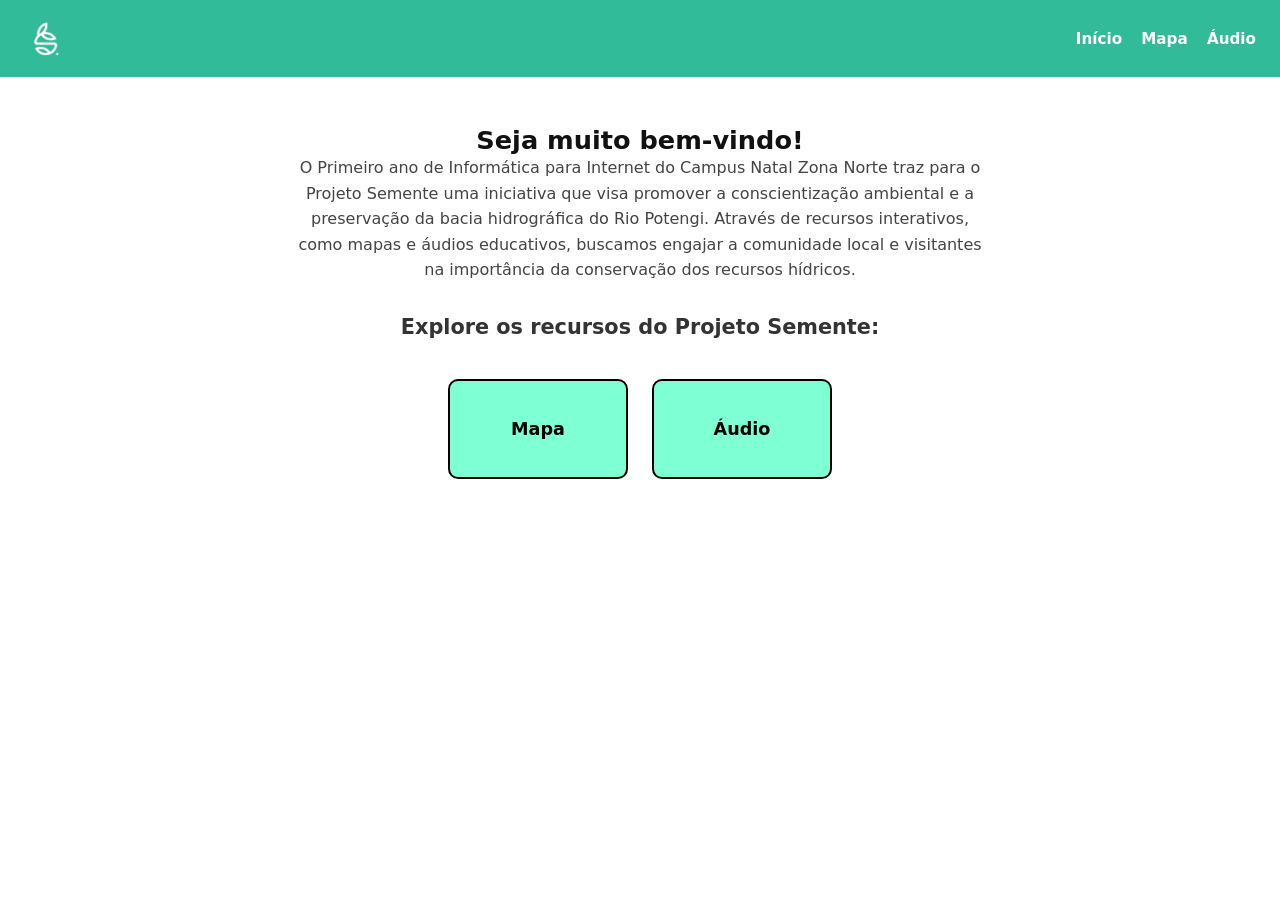
==== commit 8c2c2ba7: "fix: adjust welcome text" ====
--- a/index.html
+++ b/index.html
@@ -10,7 +10,7 @@
 <body>
 
     <header class="header">
-        <img src="assets/imgs/logo.webp" alt="Logo" class="logo">
+        <img src="assets/imgs/logo_semente.webp" alt="Logo" class="logo">
         <nav class="menu"> 
             <a href="index.html">Início</a>
             <a href="src/pages/mapa.html">Mapa</a>
@@ -21,7 +21,7 @@
     <main class="container">
         <section class="texto" id="inicio">
             <h3>Seja muito bem-vindo!</h3>
-            <p>O Primeiro ano de Informática para Internet do Campus Natal Zona Norte traz para o Projeto Semente uma iniciativa que visa promover a conscientização ambiental e a preservação bacia hidrográfica do Potengi. Através de recursos interativos, como mapas e áudios educativos, buscamos engajar a comunidade local e visitantes na importância da conservação dos recursos hídricos.</p>
+            <p>O Primeiro ano de Informática para Internet do Campus Natal Zona Norte traz para o Projeto Semente uma iniciativa que visa promover a conscientização ambiental e a preservação da bacia hidrográfica do Rio Potengi. Através de recursos interativos, como mapas e áudios educativos, buscamos engajar a comunidade local e visitantes na importância da conservação dos recursos hídricos.</p>
         </section>
 
         <section class="texto" id="escolha">
--- a/src/css/style.css
+++ b/src/css/style.css
@@ -55,9 +55,9 @@
 }
 
 .btn {
-    border: 2px solid rgb(236, 5, 5);
-    color: rgb(236, 5, 5);
-    background: transparent;
+    border: 2px solid rgb(88, 219, 175);
+    color: rgb(88, 219, 175);
+    background: rgb(88, 219, 175);
     cursor: pointer;
     outline: none;
     width: 12px;
@@ -71,7 +71,7 @@
 
 .texto h3 {
     font-size: 1.6rem;
-    margin-bottom: 1rem;
+    margin-top: 1rem;
     color: #111;
 }
 
@@ -121,140 +121,100 @@
     color: #000;
 }
 
-#mapa img {
+#recomendacao {
+    background-color: #FFE4B5;
+    padding: 1rem;
+    border-radius: 10px;
+    margin-bottom: 1rem;
+    box-shadow: 0 2px 4px rgba(0, 0, 0, 0.1);
+    width: 100%;
+    max-width: 400px;
+    display: none; /* Inicialmente escondido */
+}
+
+.dado {
+    background-color: #BAF7E7;
+    padding: 1rem;
+    border-radius: 10px;
+    box-shadow: 0 2px 4px rgba(0, 0, 0, 0.1);
+    width: 100%;
+    max-width: 400px;
+    text-align: left;
+    display: none; /* Inicialmente escondido */
+}
+
+#mapa {
+    position: relative;
     width: 1700px;
     margin: auto;
 }
 
+#mapa img {
+    width: 100%;
+}
+
+    #saotome { left: 29.6%; top: 54.6%; }
+    #tangara { left: 48.63%; top: 84.5%; }
+    #ruybarbosa { left: 39.2%; top: 42.05%; }
+    #sitionovo { left: 40.99%; top: 72.1%; }
+    #sppotengi { left: 51.15%; top: 44.8%; }
+    #lagoadevelhos { left: 43.7%; top: 58.2%; }
+    #barcelona { left: 39.8%; top: 51.3%; }
+    #serracaiada { left: 55.27%; top: 72.3%; }
+    #saopedro { left: 59.78%; top: 44.6%; }
+    #santamaria { left: 56.28%; top: 36.58%; }
+    #senadoreloi{ left: 55.9%; top: 62.99%; }
+    #cerrocora { left: 10.6%; top: 62.8%; }
+    #riachuelo { left: 46.8%; top: 33.3%; }
+    #bomjesus { left: 63.4%; top: 56.3%; }
+    #ielmomarinho { left: 65.9%; top: 33.4%; }
+    #macaiba { left: 79.7%; top: 39.05%; }
+    #saogoncalo { left: 81.31%; top: 30%; }
+    #natal { left: 86.8%; top: 24.9%; }
+
 @media (max-width: 1920px) {
-    #mapa img {
-        width: 1440px;
+    #mapa { width: 1440px; }
+}
+
+@media (max-width: 1440px) {
+    #mapa { width: 1000px; }
+}
+
+@media (max-width: 1000px) {
+    #mapa { width: 700px; }
+
+    #saotome { left: 29.0%; top: 54.1%; }
+    #tangara { left: 48%; top: 84.5%; }
+    #ruybarbosa { left: 39%; top: 41.5%; }
+    #sitionovo { left: 40.79%; top: 71.4%; }
+    #sppotengi { left: 50.8%; top: 44.2%; }
+    #lagoadevelhos { left: 43.5%; top: 57.6%; }
+    #barcelona { left: 39.6%; top: 50.7%; }
+    #serracaiada { left: 55.07%; top: 71.5%; }
+    #saopedro { left: 59.5%; top: 43.9%; }
+    #santamaria { left: 56.08%; top: 35.88%; }
+    #senadoreloi{ left: 55.7%; top: 62.39%; }
+    #cerrocora { left: 10.4%; top: 62.1%; }
+    #riachuelo { left: 46.5%; top: 33%; }
+    #bomjesus { left: 63%; top: 55.4%; }
+    #ielmomarinho { left: 65.5%; top: 32.7%; }
+    #macaiba { left: 79.4%; top: 38.8%; }
+    #saogoncalo { left: 81.1%; top: 29.8%; }
+    #natal { left: 86.5%; top: 24.4%; }
+}
+
+@media (max-width: 700px) {
+    #mapa { width: 500px; }
+}
+
+@media (max-width: 500px) {
+    #mapa { width: 400px; }
+}
+
+@media (max-width: 500px) {
+    #mapa { width: 400px; }
+
+    #recomendacao {
+        display: block;
     }
-}
-
-@media (max-width: 1440px) {
-    #mapa img {
-        width: 1000px;
-    }
-}
-
-@media (max-width: 1000px) {
-    #mapa img {
-        width: 700px;
-    }
-}
-
-@media (max-width: 700px) {
-    #mapa img {
-        width: 500px;
-    }
-}
-
-@media (max-width: 500px) {
-    #mapa img {
-        width: 480px;
-    }
-}
-
-/* Ajustes de posição para os botões em diferentes tamanhos de tela */
-/* Ecrãs maiores primeiro */
-@media (max-width: 1920px) and (max-height: 1080px) {
-    #saotome { left: 34.6%;   top: 62%; }
-    #tangara { left: 49%;  top: 82.67%; }
-    #ruybarbosa { left: 41.9%;  bottom: 45.6%; }
-    #sitionovo { left: 43.2%;  bottom: 24.8%; }
-    #sppotengi { left: 50.8%;  bottom: 43.8%; }
-    #lagoadevelhos { left: 45.23%;  bottom: 34.5%; }
-    #barcelona { left: 42.3%;  bottom: 39.3%; }
-    #saopedro { left: 57.3%;  bottom: 44%; }
-    #santamaria { left: 54.68%;  bottom: 49.58%; }
-    #senadoreloi{ left: 54.4%;  bottom: 31.1%; }
-    #cerrocora { left: 20.39%;  bottom: 31.2%; }
-    #riachuelo { left: 47.6%;  bottom: 51.8%; }
-    #bomjesus { left: 60%;  bottom: 35.8%; }
-    #ielmomarinho { left: 61.9%;  bottom: 51.7%; }
-    #macaiba { left: 72.2%;  bottom: 47.8%; }
-    #saogoncalo { left: 73.5%;  bottom: 54%; }
-    #natal { left: 77.6%;  bottom: 57.6%; }
-}
-
-@media (max-width: 1440px) and (max-height: 1000px) {
-    #saotome { left: 34.4%;   bottom: 63%; }
-    #tangara { left: 37%;  bottom: 11%; }
-    #ruybarbosa { left: 60.5%;  bottom: 34.1%; }
-    #sitionovo { left: 53.2%;  bottom: 40%; }
-    #sppotengi { left: 74.8%;  bottom: 50%; }
-    #lagoadevelhos { left: 52.1%;  bottom: 17%; }
-    #barcelona { left: 37%;  bottom: 11%; }
-    #saopedro { left: 60.5%;  bottom: 34.1%; }
-    #santamaria { left: 53.2%;  bottom: 40%; }
-    #senadoreloi{ left: 74.8%;  bottom: 50%; }
-    #cerrocora { left: 52.1%;  bottom: 17%; }
-    #riachuelo { left: 52.1%;  bottom: 17%; }
-    #bomjesus { left: 37%;  bottom: 11%; }
-    #ielmomarinho { left: 60.5%;  bottom: 34.1%; }
-    #macaiba { left: 53.2%;  bottom: 40%; }
-    #saogoncalo { left: 74.8%;  bottom: 50%; }
-    #natal { left: 52.1%;  bottom: 17%; }
-}
-
-@media (max-width: 414px) and (max-height: 896px) {
-    #saotome { left: 25.3%;   top: 53.6%; }
-    #tangara { left: 37%;  bottom: 11%; }
-    #ruybarbosa { left: 60.5%;  bottom: 34.1%; }
-    #sitionovo { left: 53.2%;  bottom: 40%; }
-    #sppotengi { left: 74.8%;  bottom: 50%; }
-    #lagoadevelhos { left: 52.1%;  bottom: 17%; }
-    #barcelona { left: 37%;  bottom: 11%; }
-    #saopedro { left: 60.5%;  bottom: 34.1%; }
-    #santamaria { left: 53.2%;  bottom: 40%; }
-    #senadoreloi{ left: 74.8%;  bottom: 50%; }
-    #cerrocora { left: 52.1%;  bottom: 17%; }
-    #riachuelo { left: 52.1%;  bottom: 17%; }
-    #bomjesus { left: 37%;  bottom: 11%; }
-    #ielmomarinho { left: 60.5%;  bottom: 34.1%; }
-    #macaiba { left: 53.2%;  bottom: 40%; }
-    #saogoncalo { left: 74.8%;  bottom: 50%; }
-    #natal { left: 52.1%;  bottom: 17%; }
-}
-
-@media (max-width: 390px) and (max-height: 844px) {
-    #saotome { left: 23.8%;   top: 54.6%; }
-    #tangara { left: 37%;  bottom: 11%; }
-    #ruybarbosa { left: 60.5%;  bottom: 34.1%; }
-    #sitionovo { left: 53.2%;  bottom: 40%; }
-    #sppotengi { left: 74.8%;  bottom: 50%; }
-    #lagoadevelhos { left: 52.1%;  bottom: 17%; }
-    #barcelona { left: 37%;  bottom: 11%; }
-    #saopedro { left: 60.5%;  bottom: 34.1%; }
-    #santamaria { left: 53.2%;  bottom: 40%; }
-    #senadoreloi{ left: 74.8%;  bottom: 50%; }
-    #cerrocora { left: 52.1%;  bottom: 17%; }
-    #riachuelo { left: 52.1%;  bottom: 17%; }
-    #bomjesus { left: 37%;  bottom: 11%; }
-    #ielmomarinho { left: 60.5%;  bottom: 34.1%; }
-    #macaiba { left: 53.2%;  bottom: 40%; }
-    #saogoncalo { left: 74.8%;  bottom: 50%; }
-    #natal { left: 52.1%;  bottom: 17%; }
-}
-
-/* Ecrãs mais pequenos por último */
-@media (max-width: 361px) and (max-height: 801px) { 
-    #saotome { left: 21.5%;   top: 65%; }
-    #tangara { left: 47.4%;  top: 75.5%; }
-    #ruybarbosa { left: 34.5%;  top: 60.5%; }
-    #sitionovo { left: 36.6%;  top: 71.3%; }
-    #sppotengi { left: 50.3%;  top: 61.5%; }
-    #lagoadevelhos { left: 40.5%;  top: 66.4%; }
-    #barcelona { left: 35.3%;  top: 63.8%; }
-    #saopedro { left: 62.1%;  top: 61.4%; }
-    #santamaria { left: 57.4%;  top: 58.7%; }
-    #senadoreloi{ left: 56.7%;  top: 68%; }
-    #cerrocora { left: 1.1%;  top: 68.6%; }
-    #riachuelo { left: 44.7%;  top: 57.4%; }
-    #bomjesus { left: 66.6%;  top: 65.7%; }
-    #ielmomarinho { left: 70.2%;  top: 57.6%; }
-    #macaiba { left: 88.2%;  top: 59.5%; }
-    #saogoncalo { left: 90.6%;  top: 56.3%; }
-    #natal { left: 98%;  top: 54.5%; }
 }
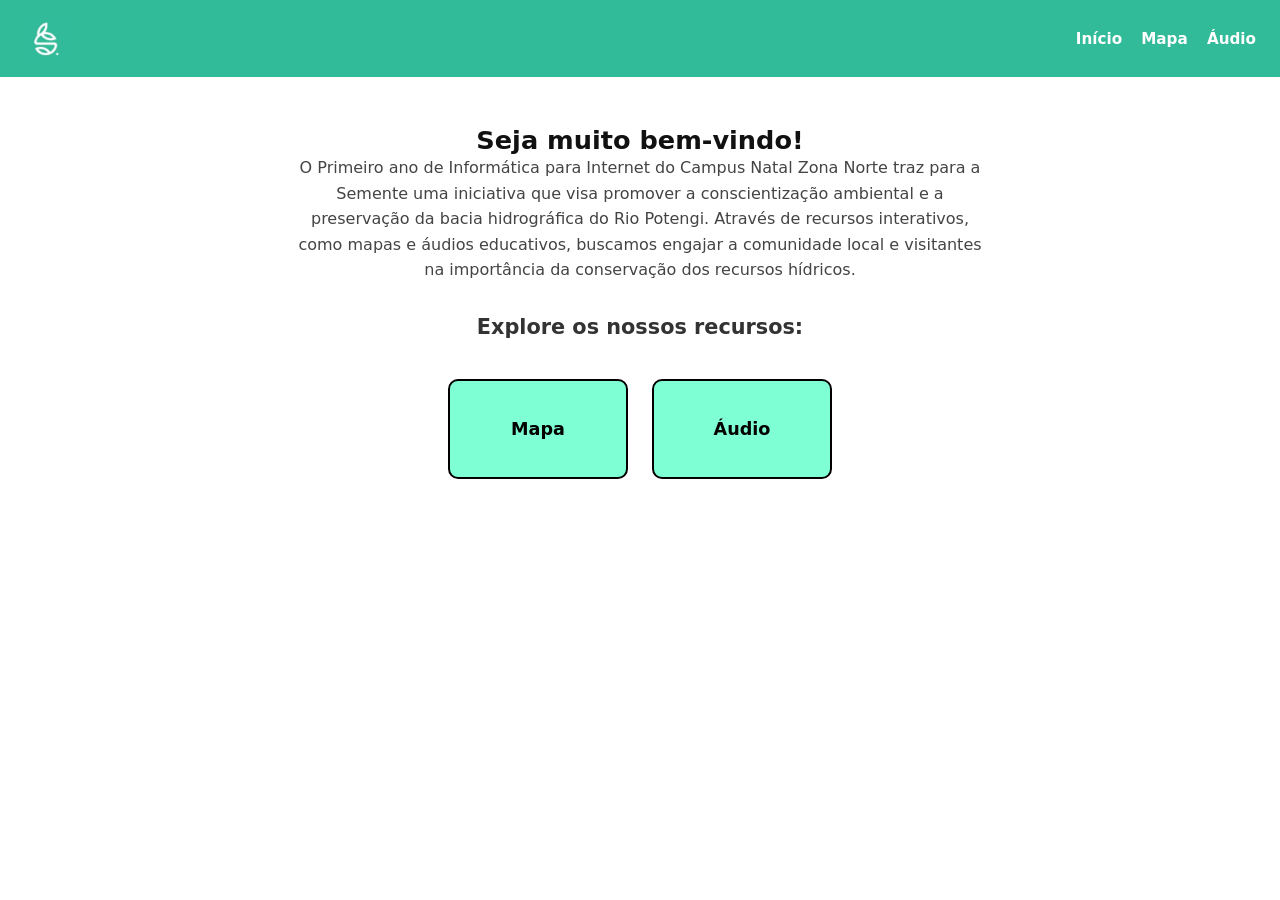
==== commit 974df798: "refactor: refactor index.html content Updated the welcome message and section headings for clarity." ====
--- a/index.html
+++ b/index.html
@@ -21,11 +21,11 @@
     <main class="container">
         <section class="texto" id="inicio">
             <h3>Seja muito bem-vindo!</h3>
-            <p>O Primeiro ano de Informática para Internet do Campus Natal Zona Norte traz para o Projeto Semente uma iniciativa que visa promover a conscientização ambiental e a preservação da bacia hidrográfica do Rio Potengi. Através de recursos interativos, como mapas e áudios educativos, buscamos engajar a comunidade local e visitantes na importância da conservação dos recursos hídricos.</p>
+            <p>O Primeiro ano de Informática para Internet do Campus Natal Zona Norte traz para a Semente uma iniciativa que visa promover a conscientização ambiental e a preservação da bacia hidrográfica do Rio Potengi. Através de recursos interativos, como mapas e áudios educativos, buscamos engajar a comunidade local e visitantes na importância da conservação dos recursos hídricos.</p>
         </section>
 
         <section class="texto" id="escolha">
-            <h4>Explore os recursos do Projeto Semente:</h4>
+            <h4>Explore os nossos recursos:</h4>
         </section>
 
 
@@ -42,4 +42,4 @@
 
     <script src="src/js/script.js"></script>
 </body>
-</html>+</html>
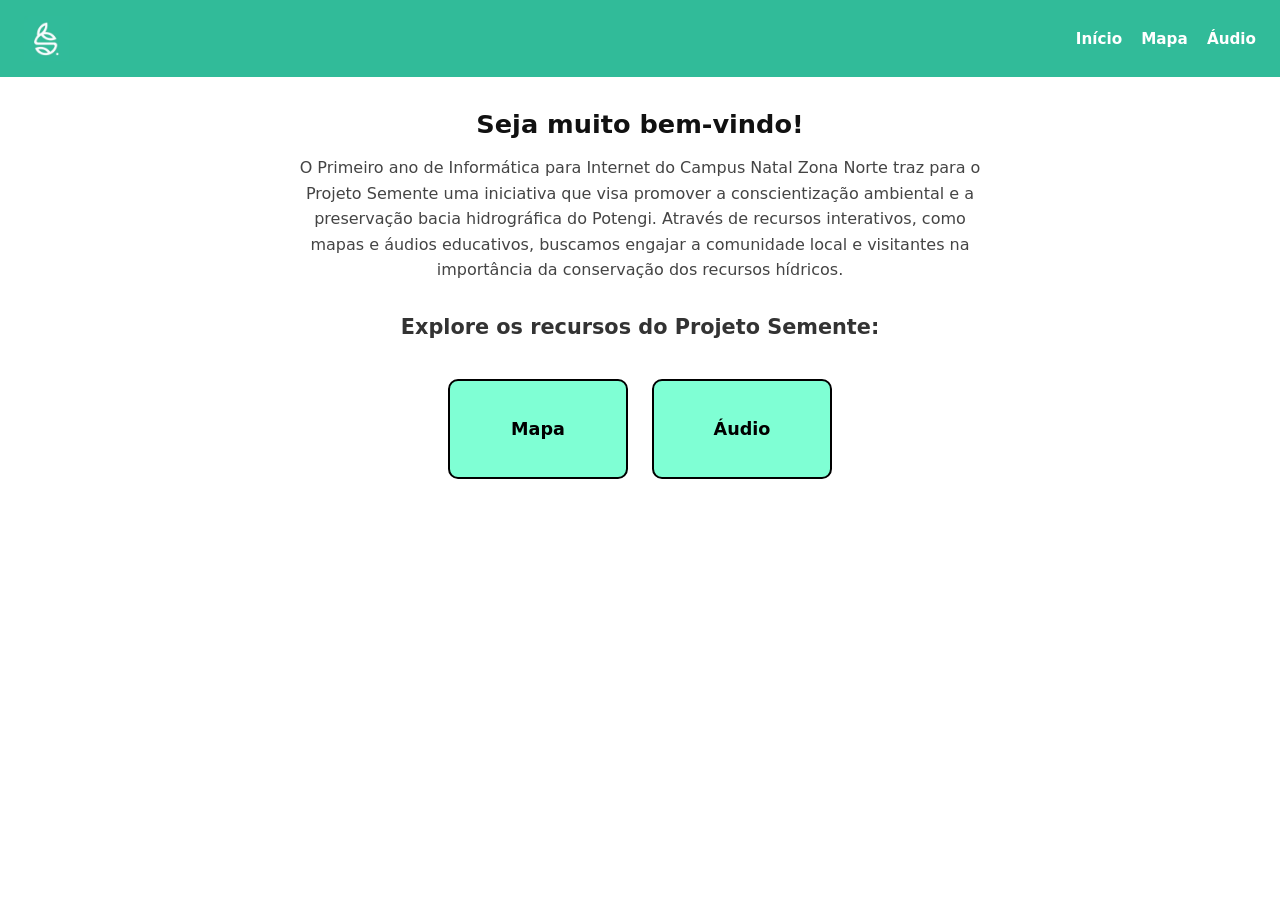
==== commit 060dfd2f: "Merge branch 'main' of https://github.com/andrewqdev/semente-website into cities-and-buttons" ====
--- a/index.html
+++ b/index.html
@@ -10,7 +10,7 @@
 <body>
 
     <header class="header">
-        <img src="assets/imgs/logo_semente.webp" alt="Logo" class="logo">
+        <img src="assets/imgs/logo.webp" alt="Logo" class="logo">
         <nav class="menu"> 
             <a href="index.html">Início</a>
             <a href="src/pages/mapa.html">Mapa</a>
@@ -21,11 +21,11 @@
     <main class="container">
         <section class="texto" id="inicio">
             <h3>Seja muito bem-vindo!</h3>
-            <p>O Primeiro ano de Informática para Internet do Campus Natal Zona Norte traz para a Semente uma iniciativa que visa promover a conscientização ambiental e a preservação da bacia hidrográfica do Rio Potengi. Através de recursos interativos, como mapas e áudios educativos, buscamos engajar a comunidade local e visitantes na importância da conservação dos recursos hídricos.</p>
+            <p>O Primeiro ano de Informática para Internet do Campus Natal Zona Norte traz para o Projeto Semente uma iniciativa que visa promover a conscientização ambiental e a preservação bacia hidrográfica do Potengi. Através de recursos interativos, como mapas e áudios educativos, buscamos engajar a comunidade local e visitantes na importância da conservação dos recursos hídricos.</p>
         </section>
 
         <section class="texto" id="escolha">
-            <h4>Explore os nossos recursos:</h4>
+            <h4>Explore os recursos do Projeto Semente:</h4>
         </section>
 
 
@@ -42,4 +42,4 @@
 
     <script src="src/js/script.js"></script>
 </body>
-</html>
+</html>
--- a/src/css/style.css
+++ b/src/css/style.css
@@ -1,220 +1,260 @@
-/* Reset básico para evitar margens indesejadas */
-* {
-    margin: 0;
-    padding: 0;
-    box-sizing: border-box;
-    font-family: system-ui, -apple-system, BlinkMacSystemFont, 'Segoe UI', Roboto, sans-serif;
-}
-
-body {
-    background-color: white;
-    color: #333;
-    display: flex;
-    flex-direction: column;
-    align-items: center;
-    min-height: 100vh;
-}
-
-.header {
-    width: 100%;
-    display: flex;
-    justify-content: space-between;
-    align-items: center;
-    padding: 1rem 1.5rem;
-    background-color: rgb(49, 187, 153);
-    flex-wrap: wrap;
-}
-
-.logo {
-    width: 45px;
-    height: auto;
-}
-
-.menu {
-    display: flex;
-    gap: 1.2rem;
-}
-
-.menu a {
-    text-decoration: none;
-    color: white;
-    font-weight: 600;
-    font-size: 0.95rem;
-}
-
-.container {
-    width: 90%;
-    max-width: 700px;
-    margin: 2rem auto;
-    display: flex;
-    flex-direction: column;
-    align-items: center;
-    text-align: center;
-    gap: 1.5rem;
-    display: flex;
-}
-
-.btn {
-    border: 2px solid rgb(88, 219, 175);
-    color: rgb(88, 219, 175);
-    background: rgb(88, 219, 175);
-    cursor: pointer;
-    outline: none;
-    width: 12px;
-    height: 12px;
-    border-radius: 50%;
-    position: absolute;
-}
-
-/* Cidades */
-
-
-.texto h3 {
-    font-size: 1.6rem;
-    margin-top: 1rem;
-    color: #111;
-}
-
-.texto h4 {
-    font-size: 1.3rem;
-    margin-top: 0.5rem;
-}
-
-.texto p {
-    font-size: 1rem;
-    line-height: 1.6;
-    color: #444;
-}
-
-/* Cards */
-.cards-container {
-    display: flex;
-    gap: 1.5rem;
-    width: 100%;
-    justify-content: center;
-    flex-wrap: wrap;
-    margin-top: 1rem;
-}
-
-.card-clicavel {
-    background-color: aquamarine;
-    width: 100%;
-    max-width: 180px;
-    height: 100px;
-    display: flex;
-    justify-content: center;
-    align-items: center;
-    cursor: pointer;
-    border-radius: 10px;
-    border: 2px solid black;
-    transition: transform 0.2s ease, background-color 0.2s ease;
-}
-
-.card-clicavel:hover {
-    background-color: rgb(88, 219, 175);
-    transform: translateY(-3px);
-}
-
-.card-clicavel p {
-    font-weight: bold;
-    font-size: 1.1rem;
-    color: #000;
-}
-
-#recomendacao {
-    background-color: #FFE4B5;
-    padding: 1rem;
-    border-radius: 10px;
-    margin-bottom: 1rem;
-    box-shadow: 0 2px 4px rgba(0, 0, 0, 0.1);
-    width: 100%;
-    max-width: 400px;
-    display: none; /* Inicialmente escondido */
-}
-
-.dado {
-    background-color: #BAF7E7;
-    padding: 1rem;
-    border-radius: 10px;
-    box-shadow: 0 2px 4px rgba(0, 0, 0, 0.1);
-    width: 100%;
-    max-width: 400px;
-    text-align: left;
-    display: none; /* Inicialmente escondido */
-}
-
-#mapa {
-    position: relative;
-    width: 1700px;
-    margin: auto;
-}
-
-#mapa img {
-    width: 100%;
-}
-
-    #saotome { left: 29.6%; top: 54.6%; }
-    #tangara { left: 48.63%; top: 84.5%; }
-    #ruybarbosa { left: 39.2%; top: 42.05%; }
-    #sitionovo { left: 40.99%; top: 72.1%; }
-    #sppotengi { left: 51.15%; top: 44.8%; }
-    #lagoadevelhos { left: 43.7%; top: 58.2%; }
-    #barcelona { left: 39.8%; top: 51.3%; }
-    #serracaiada { left: 55.27%; top: 72.3%; }
-    #saopedro { left: 59.78%; top: 44.6%; }
-    #santamaria { left: 56.28%; top: 36.58%; }
-    #senadoreloi{ left: 55.9%; top: 62.99%; }
-    #cerrocora { left: 10.6%; top: 62.8%; }
-    #riachuelo { left: 46.8%; top: 33.3%; }
-    #bomjesus { left: 63.4%; top: 56.3%; }
-    #ielmomarinho { left: 65.9%; top: 33.4%; }
-    #macaiba { left: 79.7%; top: 39.05%; }
-    #saogoncalo { left: 81.31%; top: 30%; }
-    #natal { left: 86.8%; top: 24.9%; }
-
-@media (max-width: 1920px) {
-    #mapa { width: 1440px; }
-}
-
-@media (max-width: 1440px) {
-    #mapa { width: 1000px; }
-}
-
-@media (max-width: 1000px) {
-    #mapa { width: 700px; }
-
-    #saotome { left: 29.0%; top: 54.1%; }
-    #tangara { left: 48%; top: 84.5%; }
-    #ruybarbosa { left: 39%; top: 41.5%; }
-    #sitionovo { left: 40.79%; top: 71.4%; }
-    #sppotengi { left: 50.8%; top: 44.2%; }
-    #lagoadevelhos { left: 43.5%; top: 57.6%; }
-    #barcelona { left: 39.6%; top: 50.7%; }
-    #serracaiada { left: 55.07%; top: 71.5%; }
-    #saopedro { left: 59.5%; top: 43.9%; }
-    #santamaria { left: 56.08%; top: 35.88%; }
-    #senadoreloi{ left: 55.7%; top: 62.39%; }
-    #cerrocora { left: 10.4%; top: 62.1%; }
-    #riachuelo { left: 46.5%; top: 33%; }
-    #bomjesus { left: 63%; top: 55.4%; }
-    #ielmomarinho { left: 65.5%; top: 32.7%; }
-    #macaiba { left: 79.4%; top: 38.8%; }
-    #saogoncalo { left: 81.1%; top: 29.8%; }
-    #natal { left: 86.5%; top: 24.4%; }
-}
-
-@media (max-width: 700px) {
-    #mapa { width: 500px; }
-}
-
-@media (max-width: 500px) {
-    #mapa { width: 400px; }
-}
-
-@media (max-width: 500px) {
-    #mapa { width: 400px; }
-
-    #recomendacao {
-        display: block;
-    }
+/* Reset básico para evitar margens indesejadas */
+* {
+    margin: 0;
+    padding: 0;
+    box-sizing: border-box;
+    font-family: system-ui, -apple-system, BlinkMacSystemFont, 'Segoe UI', Roboto, sans-serif;
+}
+
+body {
+    background-color: white;
+    color: #333;
+    display: flex;
+    flex-direction: column;
+    align-items: center;
+    min-height: 100vh;
+}
+
+.header {
+    width: 100%;
+    display: flex;
+    justify-content: space-between;
+    align-items: center;
+    padding: 1rem 1.5rem;
+    background-color: rgb(49, 187, 153);
+    flex-wrap: wrap;
+}
+
+.logo {
+    width: 45px;
+    height: auto;
+}
+
+.menu {
+    display: flex;
+    gap: 1.2rem;
+}
+
+.menu a {
+    text-decoration: none;
+    color: white;
+    font-weight: 600;
+    font-size: 0.95rem;
+}
+
+.container {
+    width: 90%;
+    max-width: 700px;
+    margin: 2rem auto;
+    display: flex;
+    flex-direction: column;
+    align-items: center;
+    text-align: center;
+    gap: 1.5rem;
+    display: flex;
+}
+
+.btn {
+    border: 2px solid rgb(236, 5, 5);
+    color: rgb(236, 5, 5);
+    background: transparent;
+    cursor: pointer;
+    outline: none;
+    width: 12px;
+    height: 12px;
+    border-radius: 50%;
+    position: absolute;
+}
+
+/* Cidades */
+
+
+.texto h3 {
+    font-size: 1.6rem;
+    margin-bottom: 1rem;
+    color: #111;
+}
+
+.texto h4 {
+    font-size: 1.3rem;
+    margin-top: 0.5rem;
+}
+
+.texto p {
+    font-size: 1rem;
+    line-height: 1.6;
+    color: #444;
+}
+
+/* Cards */
+.cards-container {
+    display: flex;
+    gap: 1.5rem;
+    width: 100%;
+    justify-content: center;
+    flex-wrap: wrap;
+    margin-top: 1rem;
+}
+
+.card-clicavel {
+    background-color: aquamarine;
+    width: 100%;
+    max-width: 180px;
+    height: 100px;
+    display: flex;
+    justify-content: center;
+    align-items: center;
+    cursor: pointer;
+    border-radius: 10px;
+    border: 2px solid black;
+    transition: transform 0.2s ease, background-color 0.2s ease;
+}
+
+.card-clicavel:hover {
+    background-color: rgb(88, 219, 175);
+    transform: translateY(-3px);
+}
+
+.card-clicavel p {
+    font-weight: bold;
+    font-size: 1.1rem;
+    color: #000;
+}
+
+#mapa img {
+    width: 1700px;
+    margin: auto;
+}
+
+@media (max-width: 1920px) {
+    #mapa img {
+        width: 1440px;
+    }
+}
+
+@media (max-width: 1440px) {
+    #mapa img {
+        width: 1000px;
+    }
+}
+
+@media (max-width: 1000px) {
+    #mapa img {
+        width: 700px;
+    }
+}
+
+@media (max-width: 700px) {
+    #mapa img {
+        width: 500px;
+    }
+}
+
+@media (max-width: 500px) {
+    #mapa img {
+        width: 480px;
+    }
+}
+
+/* Ajustes de posição para os botões em diferentes tamanhos de tela */
+/* Ecrãs maiores primeiro */
+@media (max-width: 1920px) and (max-height: 1080px) {
+    #saotome { left: 34.6%;   top: 62%; }
+    #tangara { left: 49%;  top: 82.67%; }
+    #ruybarbosa { left: 41.9%;  bottom: 45.6%; }
+    #sitionovo { left: 43.2%;  bottom: 24.8%; }
+    #sppotengi { left: 50.8%;  bottom: 43.8%; }
+    #lagoadevelhos { left: 45.23%;  bottom: 34.5%; }
+    #barcelona { left: 42.3%;  bottom: 39.3%; }
+    #saopedro { left: 57.3%;  bottom: 44%; }
+    #santamaria { left: 54.68%;  bottom: 49.58%; }
+    #senadoreloi{ left: 54.4%;  bottom: 31.1%; }
+    #cerrocora { left: 20.39%;  bottom: 31.2%; }
+    #riachuelo { left: 47.6%;  bottom: 51.8%; }
+    #bomjesus { left: 60%;  bottom: 35.8%; }
+    #ielmomarinho { left: 61.9%;  bottom: 51.7%; }
+    #macaiba { left: 72.2%;  bottom: 47.8%; }
+    #saogoncalo { left: 73.5%;  bottom: 54%; }
+    #natal { left: 77.6%;  bottom: 57.6%; }
+}
+
+@media (max-width: 1440px) and (max-height: 1000px) {
+    #saotome { left: 34.4%;   bottom: 63%; }
+    #tangara { left: 37%;  bottom: 11%; }
+    #ruybarbosa { left: 60.5%;  bottom: 34.1%; }
+    #sitionovo { left: 53.2%;  bottom: 40%; }
+    #sppotengi { left: 74.8%;  bottom: 50%; }
+    #lagoadevelhos { left: 52.1%;  bottom: 17%; }
+    #barcelona { left: 37%;  bottom: 11%; }
+    #saopedro { left: 60.5%;  bottom: 34.1%; }
+    #santamaria { left: 53.2%;  bottom: 40%; }
+    #senadoreloi{ left: 74.8%;  bottom: 50%; }
+    #cerrocora { left: 52.1%;  bottom: 17%; }
+    #riachuelo { left: 52.1%;  bottom: 17%; }
+    #bomjesus { left: 37%;  bottom: 11%; }
+    #ielmomarinho { left: 60.5%;  bottom: 34.1%; }
+    #macaiba { left: 53.2%;  bottom: 40%; }
+    #saogoncalo { left: 74.8%;  bottom: 50%; }
+    #natal { left: 52.1%;  bottom: 17%; }
+}
+
+@media (max-width: 414px) and (max-height: 896px) {
+    #saotome { left: 25.3%;   top: 53.6%; }
+    #tangara { left: 37%;  bottom: 11%; }
+    #ruybarbosa { left: 60.5%;  bottom: 34.1%; }
+    #sitionovo { left: 53.2%;  bottom: 40%; }
+    #sppotengi { left: 74.8%;  bottom: 50%; }
+    #lagoadevelhos { left: 52.1%;  bottom: 17%; }
+    #barcelona { left: 37%;  bottom: 11%; }
+    #saopedro { left: 60.5%;  bottom: 34.1%; }
+    #santamaria { left: 53.2%;  bottom: 40%; }
+    #senadoreloi{ left: 74.8%;  bottom: 50%; }
+    #cerrocora { left: 52.1%;  bottom: 17%; }
+    #riachuelo { left: 52.1%;  bottom: 17%; }
+    #bomjesus { left: 37%;  bottom: 11%; }
+    #ielmomarinho { left: 60.5%;  bottom: 34.1%; }
+    #macaiba { left: 53.2%;  bottom: 40%; }
+    #saogoncalo { left: 74.8%;  bottom: 50%; }
+    #natal { left: 52.1%;  bottom: 17%; }
+}
+
+@media (max-width: 390px) and (max-height: 844px) {
+    #saotome { left: 23.8%;   top: 54.6%; }
+    #tangara { left: 37%;  bottom: 11%; }
+    #ruybarbosa { left: 60.5%;  bottom: 34.1%; }
+    #sitionovo { left: 53.2%;  bottom: 40%; }
+    #sppotengi { left: 74.8%;  bottom: 50%; }
+    #lagoadevelhos { left: 52.1%;  bottom: 17%; }
+    #barcelona { left: 37%;  bottom: 11%; }
+    #saopedro { left: 60.5%;  bottom: 34.1%; }
+    #santamaria { left: 53.2%;  bottom: 40%; }
+    #senadoreloi{ left: 74.8%;  bottom: 50%; }
+    #cerrocora { left: 52.1%;  bottom: 17%; }
+    #riachuelo { left: 52.1%;  bottom: 17%; }
+    #bomjesus { left: 37%;  bottom: 11%; }
+    #ielmomarinho { left: 60.5%;  bottom: 34.1%; }
+    #macaiba { left: 53.2%;  bottom: 40%; }
+    #saogoncalo { left: 74.8%;  bottom: 50%; }
+    #natal { left: 52.1%;  bottom: 17%; }
+}
+
+/* Ecrãs mais pequenos por último */
+@media (max-width: 361px) and (max-height: 801px) { 
+    #saotome { left: 21.5%;   top: 65%; }
+    #tangara { left: 47.4%;  top: 75.5%; }
+    #ruybarbosa { left: 34.5%;  top: 60.5%; }
+    #sitionovo { left: 36.6%;  top: 71.3%; }
+    #sppotengi { left: 50.3%;  top: 61.5%; }
+    #lagoadevelhos { left: 40.5%;  top: 66.4%; }
+    #barcelona { left: 35.3%;  top: 63.8%; }
+    #saopedro { left: 62.1%;  top: 61.4%; }
+    #santamaria { left: 57.4%;  top: 58.7%; }
+    #senadoreloi{ left: 56.7%;  top: 68%; }
+    #cerrocora { left: 1.1%;  top: 68.6%; }
+    #riachuelo { left: 44.7%;  top: 57.4%; }
+    #bomjesus { left: 66.6%;  top: 65.7%; }
+    #ielmomarinho { left: 70.2%;  top: 57.6%; }
+    #macaiba { left: 88.2%;  top: 59.5%; }
+    #saogoncalo { left: 90.6%;  top: 56.3%; }
+    #natal { left: 98%;  top: 54.5%; }
 }
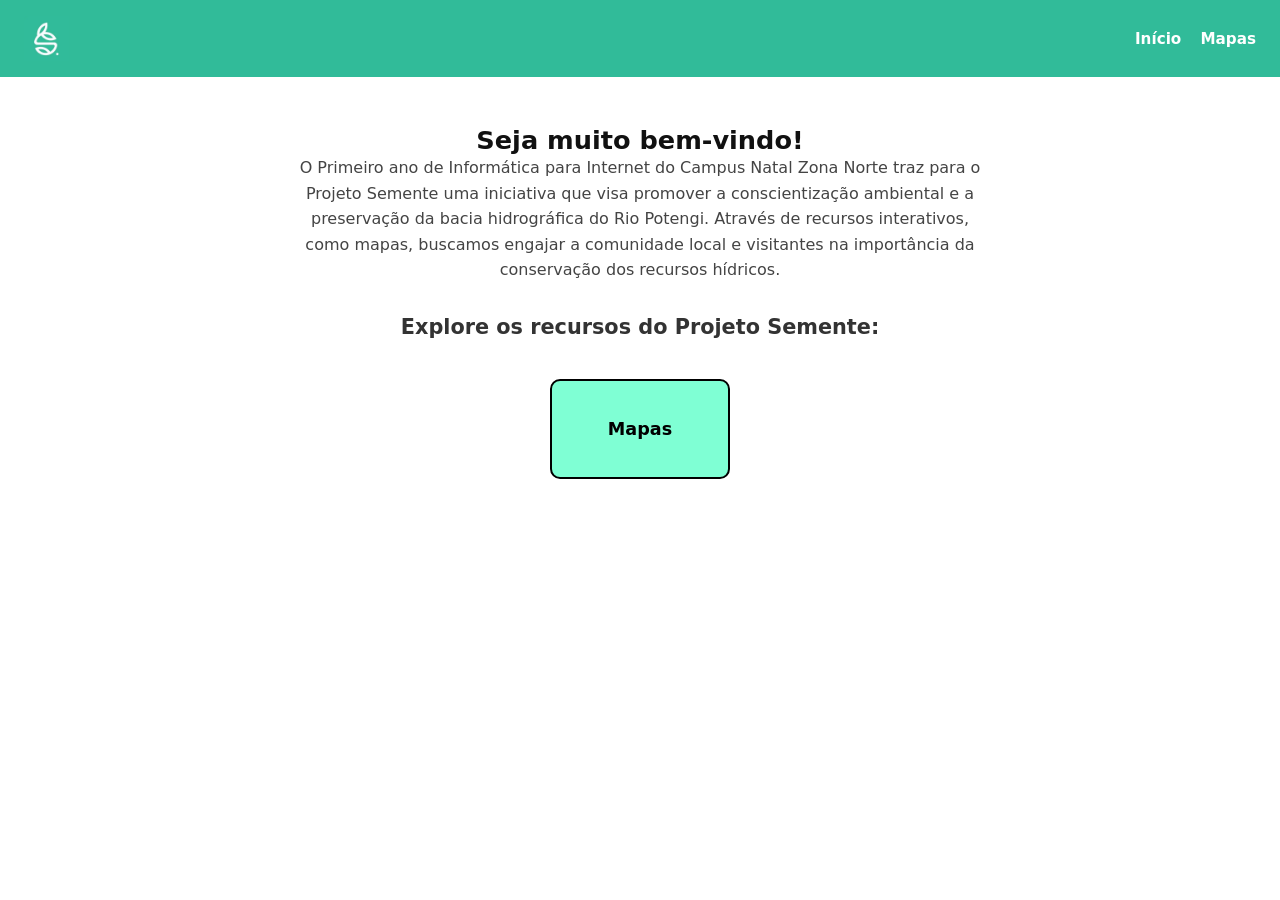
==== commit c13c3df0: "feat: remove audio.html add new maps" ====
--- a/index.html
+++ b/index.html
@@ -10,18 +10,17 @@
 <body>
 
     <header class="header">
-        <img src="assets/imgs/logo.webp" alt="Logo" class="logo">
+        <img src="assets/imgs/logo_semente.webp" alt="Logo" class="logo">
         <nav class="menu"> 
             <a href="index.html">Início</a>
-            <a href="src/pages/mapa.html">Mapa</a>
-            <a href="src/pages/audio.html">Áudio</a>
+            <a href="src/pages/mapa.html">Mapas</a>
         </nav>
     </header>
 
     <main class="container">
         <section class="texto" id="inicio">
             <h3>Seja muito bem-vindo!</h3>
-            <p>O Primeiro ano de Informática para Internet do Campus Natal Zona Norte traz para o Projeto Semente uma iniciativa que visa promover a conscientização ambiental e a preservação bacia hidrográfica do Potengi. Através de recursos interativos, como mapas e áudios educativos, buscamos engajar a comunidade local e visitantes na importância da conservação dos recursos hídricos.</p>
+            <p>O Primeiro ano de Informática para Internet do Campus Natal Zona Norte traz para o Projeto Semente uma iniciativa que visa promover a conscientização ambiental e a preservação da bacia hidrográfica do Rio Potengi. Através de recursos interativos, como mapas, buscamos engajar a comunidade local e visitantes na importância da conservação dos recursos hídricos.</p>
         </section>
 
         <section class="texto" id="escolha">
@@ -31,11 +30,7 @@
 
         <div class="cards-container">
             <section class="card-clicavel" id="card-mapa">
-                <p>Mapa</p>
-            </section>
-            
-            <section class="card-clicavel" id="card-audio">
-                <p>Áudio</p>
+                <p>Mapas</p>
             </section>
         </div>
     </main>
--- a/src/css/style.css
+++ b/src/css/style.css
@@ -1,260 +1,225 @@
-/* Reset básico para evitar margens indesejadas */
-* {
-    margin: 0;
-    padding: 0;
-    box-sizing: border-box;
-    font-family: system-ui, -apple-system, BlinkMacSystemFont, 'Segoe UI', Roboto, sans-serif;
-}
-
-body {
-    background-color: white;
-    color: #333;
-    display: flex;
-    flex-direction: column;
-    align-items: center;
-    min-height: 100vh;
-}
-
-.header {
-    width: 100%;
-    display: flex;
-    justify-content: space-between;
-    align-items: center;
-    padding: 1rem 1.5rem;
-    background-color: rgb(49, 187, 153);
-    flex-wrap: wrap;
-}
-
-.logo {
-    width: 45px;
-    height: auto;
-}
-
-.menu {
-    display: flex;
-    gap: 1.2rem;
-}
-
-.menu a {
-    text-decoration: none;
-    color: white;
-    font-weight: 600;
-    font-size: 0.95rem;
-}
-
-.container {
-    width: 90%;
-    max-width: 700px;
-    margin: 2rem auto;
-    display: flex;
-    flex-direction: column;
-    align-items: center;
-    text-align: center;
-    gap: 1.5rem;
-    display: flex;
-}
-
-.btn {
-    border: 2px solid rgb(236, 5, 5);
-    color: rgb(236, 5, 5);
-    background: transparent;
-    cursor: pointer;
-    outline: none;
-    width: 12px;
-    height: 12px;
-    border-radius: 50%;
-    position: absolute;
-}
-
-/* Cidades */
-
-
-.texto h3 {
-    font-size: 1.6rem;
-    margin-bottom: 1rem;
-    color: #111;
-}
-
-.texto h4 {
-    font-size: 1.3rem;
-    margin-top: 0.5rem;
-}
-
-.texto p {
-    font-size: 1rem;
-    line-height: 1.6;
-    color: #444;
-}
-
-/* Cards */
-.cards-container {
-    display: flex;
-    gap: 1.5rem;
-    width: 100%;
-    justify-content: center;
-    flex-wrap: wrap;
-    margin-top: 1rem;
-}
-
-.card-clicavel {
-    background-color: aquamarine;
-    width: 100%;
-    max-width: 180px;
-    height: 100px;
-    display: flex;
-    justify-content: center;
-    align-items: center;
-    cursor: pointer;
-    border-radius: 10px;
-    border: 2px solid black;
-    transition: transform 0.2s ease, background-color 0.2s ease;
-}
-
-.card-clicavel:hover {
-    background-color: rgb(88, 219, 175);
-    transform: translateY(-3px);
-}
-
-.card-clicavel p {
-    font-weight: bold;
-    font-size: 1.1rem;
-    color: #000;
-}
-
-#mapa img {
-    width: 1700px;
-    margin: auto;
-}
-
-@media (max-width: 1920px) {
-    #mapa img {
-        width: 1440px;
-    }
-}
-
-@media (max-width: 1440px) {
-    #mapa img {
-        width: 1000px;
-    }
-}
-
-@media (max-width: 1000px) {
-    #mapa img {
-        width: 700px;
-    }
-}
-
-@media (max-width: 700px) {
-    #mapa img {
-        width: 500px;
-    }
-}
-
-@media (max-width: 500px) {
-    #mapa img {
-        width: 480px;
-    }
-}
-
-/* Ajustes de posição para os botões em diferentes tamanhos de tela */
-/* Ecrãs maiores primeiro */
-@media (max-width: 1920px) and (max-height: 1080px) {
-    #saotome { left: 34.6%;   top: 62%; }
-    #tangara { left: 49%;  top: 82.67%; }
-    #ruybarbosa { left: 41.9%;  bottom: 45.6%; }
-    #sitionovo { left: 43.2%;  bottom: 24.8%; }
-    #sppotengi { left: 50.8%;  bottom: 43.8%; }
-    #lagoadevelhos { left: 45.23%;  bottom: 34.5%; }
-    #barcelona { left: 42.3%;  bottom: 39.3%; }
-    #saopedro { left: 57.3%;  bottom: 44%; }
-    #santamaria { left: 54.68%;  bottom: 49.58%; }
-    #senadoreloi{ left: 54.4%;  bottom: 31.1%; }
-    #cerrocora { left: 20.39%;  bottom: 31.2%; }
-    #riachuelo { left: 47.6%;  bottom: 51.8%; }
-    #bomjesus { left: 60%;  bottom: 35.8%; }
-    #ielmomarinho { left: 61.9%;  bottom: 51.7%; }
-    #macaiba { left: 72.2%;  bottom: 47.8%; }
-    #saogoncalo { left: 73.5%;  bottom: 54%; }
-    #natal { left: 77.6%;  bottom: 57.6%; }
-}
-
-@media (max-width: 1440px) and (max-height: 1000px) {
-    #saotome { left: 34.4%;   bottom: 63%; }
-    #tangara { left: 37%;  bottom: 11%; }
-    #ruybarbosa { left: 60.5%;  bottom: 34.1%; }
-    #sitionovo { left: 53.2%;  bottom: 40%; }
-    #sppotengi { left: 74.8%;  bottom: 50%; }
-    #lagoadevelhos { left: 52.1%;  bottom: 17%; }
-    #barcelona { left: 37%;  bottom: 11%; }
-    #saopedro { left: 60.5%;  bottom: 34.1%; }
-    #santamaria { left: 53.2%;  bottom: 40%; }
-    #senadoreloi{ left: 74.8%;  bottom: 50%; }
-    #cerrocora { left: 52.1%;  bottom: 17%; }
-    #riachuelo { left: 52.1%;  bottom: 17%; }
-    #bomjesus { left: 37%;  bottom: 11%; }
-    #ielmomarinho { left: 60.5%;  bottom: 34.1%; }
-    #macaiba { left: 53.2%;  bottom: 40%; }
-    #saogoncalo { left: 74.8%;  bottom: 50%; }
-    #natal { left: 52.1%;  bottom: 17%; }
-}
-
-@media (max-width: 414px) and (max-height: 896px) {
-    #saotome { left: 25.3%;   top: 53.6%; }
-    #tangara { left: 37%;  bottom: 11%; }
-    #ruybarbosa { left: 60.5%;  bottom: 34.1%; }
-    #sitionovo { left: 53.2%;  bottom: 40%; }
-    #sppotengi { left: 74.8%;  bottom: 50%; }
-    #lagoadevelhos { left: 52.1%;  bottom: 17%; }
-    #barcelona { left: 37%;  bottom: 11%; }
-    #saopedro { left: 60.5%;  bottom: 34.1%; }
-    #santamaria { left: 53.2%;  bottom: 40%; }
-    #senadoreloi{ left: 74.8%;  bottom: 50%; }
-    #cerrocora { left: 52.1%;  bottom: 17%; }
-    #riachuelo { left: 52.1%;  bottom: 17%; }
-    #bomjesus { left: 37%;  bottom: 11%; }
-    #ielmomarinho { left: 60.5%;  bottom: 34.1%; }
-    #macaiba { left: 53.2%;  bottom: 40%; }
-    #saogoncalo { left: 74.8%;  bottom: 50%; }
-    #natal { left: 52.1%;  bottom: 17%; }
-}
-
-@media (max-width: 390px) and (max-height: 844px) {
-    #saotome { left: 23.8%;   top: 54.6%; }
-    #tangara { left: 37%;  bottom: 11%; }
-    #ruybarbosa { left: 60.5%;  bottom: 34.1%; }
-    #sitionovo { left: 53.2%;  bottom: 40%; }
-    #sppotengi { left: 74.8%;  bottom: 50%; }
-    #lagoadevelhos { left: 52.1%;  bottom: 17%; }
-    #barcelona { left: 37%;  bottom: 11%; }
-    #saopedro { left: 60.5%;  bottom: 34.1%; }
-    #santamaria { left: 53.2%;  bottom: 40%; }
-    #senadoreloi{ left: 74.8%;  bottom: 50%; }
-    #cerrocora { left: 52.1%;  bottom: 17%; }
-    #riachuelo { left: 52.1%;  bottom: 17%; }
-    #bomjesus { left: 37%;  bottom: 11%; }
-    #ielmomarinho { left: 60.5%;  bottom: 34.1%; }
-    #macaiba { left: 53.2%;  bottom: 40%; }
-    #saogoncalo { left: 74.8%;  bottom: 50%; }
-    #natal { left: 52.1%;  bottom: 17%; }
-}
-
-/* Ecrãs mais pequenos por último */
-@media (max-width: 361px) and (max-height: 801px) { 
-    #saotome { left: 21.5%;   top: 65%; }
-    #tangara { left: 47.4%;  top: 75.5%; }
-    #ruybarbosa { left: 34.5%;  top: 60.5%; }
-    #sitionovo { left: 36.6%;  top: 71.3%; }
-    #sppotengi { left: 50.3%;  top: 61.5%; }
-    #lagoadevelhos { left: 40.5%;  top: 66.4%; }
-    #barcelona { left: 35.3%;  top: 63.8%; }
-    #saopedro { left: 62.1%;  top: 61.4%; }
-    #santamaria { left: 57.4%;  top: 58.7%; }
-    #senadoreloi{ left: 56.7%;  top: 68%; }
-    #cerrocora { left: 1.1%;  top: 68.6%; }
-    #riachuelo { left: 44.7%;  top: 57.4%; }
-    #bomjesus { left: 66.6%;  top: 65.7%; }
-    #ielmomarinho { left: 70.2%;  top: 57.6%; }
-    #macaiba { left: 88.2%;  top: 59.5%; }
-    #saogoncalo { left: 90.6%;  top: 56.3%; }
-    #natal { left: 98%;  top: 54.5%; }
+/* Reset básico para evitar margens indesejadas */
+* {
+    margin: 0;
+    padding: 0;
+    box-sizing: border-box;
+    font-family: system-ui, -apple-system, BlinkMacSystemFont, 'Segoe UI', Roboto, sans-serif;
+}
+
+body {
+    background-color: white;
+    color: #333;
+    display: flex;
+    flex-direction: column;
+    align-items: center;
+    min-height: 100vh;
+}
+
+.header {
+    width: 100%;
+    display: flex;
+    justify-content: space-between;
+    align-items: center;
+    padding: 1rem 1.5rem;
+    background-color: rgb(49, 187, 153);
+    flex-wrap: wrap;
+}
+
+.logo {
+    width: 45px;
+    height: auto;
+}
+
+.menu {
+    display: flex;
+    gap: 1.2rem;
+}
+
+.menu a {
+    text-decoration: none;
+    color: white;
+    font-weight: 600;
+    font-size: 0.95rem;
+}
+
+.container {
+    width: 90%;
+    max-width: 700px;
+    margin: 2rem auto;
+    display: flex;
+    flex-direction: column;
+    align-items: center;
+    text-align: center;
+    gap: 1.5rem;
+    display: flex;
+}
+
+.btn {
+    border: 2px solid rgb(88, 219, 175);
+    color: rgb(88, 219, 175);
+    background: rgb(88, 219, 175);
+    cursor: pointer;
+    outline: none;
+    width: 12px;
+    height: 12px;
+    border-radius: 50%;
+    position: absolute;
+}
+
+/* Cidades */
+
+
+.texto h3 {
+    font-size: 1.6rem;
+    margin-top: 1rem;
+    color: #111;
+}
+
+.texto h4 {
+    font-size: 1.3rem;
+    margin-top: 0.5rem;
+}
+
+.texto p {
+    font-size: 1rem;
+    line-height: 1.6;
+    color: #444;
+}
+
+/* Cards */
+.cards-container {
+    display: flex;
+    gap: 1.5rem;
+    width: 100%;
+    justify-content: center;
+    flex-wrap: wrap;
+    margin-top: 1rem;
+}
+
+.card-clicavel {
+    background-color: aquamarine;
+    width: 100%;
+    max-width: 180px;
+    height: 100px;
+    display: flex;
+    justify-content: center;
+    align-items: center;
+    cursor: pointer;
+    border-radius: 10px;
+    border: 2px solid black;
+    transition: transform 0.2s ease, background-color 0.2s ease;
+}
+
+.card-clicavel:hover {
+    background-color: rgb(88, 219, 175);
+    transform: translateY(-3px);
+}
+
+.card-clicavel p {
+    font-weight: bold;
+    font-size: 1.1rem;
+    color: #000;
+}
+
+#recomendacao {
+    background-color: #FFE4B5;
+    padding: 1rem;
+    border-radius: 10px;
+    margin-bottom: 1rem;
+    box-shadow: 0 2px 4px rgba(0, 0, 0, 0.1);
+    width: 100%;
+    max-width: 400px;
+    display: none; /* Inicialmente escondido */
+}
+
+.dado {
+    background-color: #BAF7E7;
+    padding: 1rem;
+    border-radius: 10px;
+    box-shadow: 0 2px 4px rgba(0, 0, 0, 0.1);
+    width: 100%;
+    max-width: 400px;
+    text-align: left;
+    display: none; /* Inicialmente escondido */
+}
+
+.mapa {
+    position: relative;
+    width: 1700px;
+    margin: 30px auto;
+}
+
+.mapa img {
+    width: 100%;
+}
+
+    #saotome { left: 29.6%; top: 54.6%; }
+    #tangara { left: 48.63%; top: 84.5%; }
+    #ruybarbosa { left: 39.2%; top: 42.05%; }
+    #sitionovo { left: 40.99%; top: 72.1%; }
+    #sppotengi { left: 51.15%; top: 44.8%; }
+    #lagoadevelhos { left: 43.7%; top: 58.2%; }
+    #barcelona { left: 39.8%; top: 51.3%; }
+    #serracaiada { left: 55.27%; top: 72.3%; }
+    #saopedro { left: 59.78%; top: 44.6%; }
+    #santamaria { left: 56.28%; top: 36.58%; }
+    #senadoreloi{ left: 55.9%; top: 62.99%; }
+    #cerrocora { left: 10.6%; top: 62.8%; }
+    #riachuelo { left: 46.8%; top: 33.3%; }
+    #bomjesus { left: 63.4%; top: 56.3%; }
+    #ielmomarinho { left: 65.9%; top: 33.4%; }
+    #macaiba { left: 79.7%; top: 39.05%; }
+    #saogoncalo { left: 81.31%; top: 30%; }
+    #natal { left: 86.8%; top: 24.9%; }
+
+.mapa img {
+    width: 100%;
+    border: 1px solid black;
+}
+
+@media (max-width: 1920px) {
+    .mapa { width: 1440px; }
+}
+
+@media (max-width: 1440px) {
+    .mapa { width: 1000px; }
+}
+
+@media (max-width: 1000px) {
+    .mapa { width: 700px; }
+
+    #saotome { left: 29.0%; top: 54.1%; }
+    #tangara { left: 48%; top: 84.5%; }
+    #ruybarbosa { left: 39%; top: 41.5%; }
+    #sitionovo { left: 40.79%; top: 71.4%; }
+    #sppotengi { left: 50.8%; top: 44.2%; }
+    #lagoadevelhos { left: 43.5%; top: 57.6%; }
+    #barcelona { left: 39.6%; top: 50.7%; }
+    #serracaiada { left: 55.07%; top: 71.5%; }
+    #saopedro { left: 59.5%; top: 43.9%; }
+    #santamaria { left: 56.08%; top: 35.88%; }
+    #senadoreloi{ left: 55.7%; top: 62.39%; }
+    #cerrocora { left: 10.4%; top: 62.1%; }
+    #riachuelo { left: 46.5%; top: 33%; }
+    #bomjesus { left: 63%; top: 55.4%; }
+    #ielmomarinho { left: 65.5%; top: 32.7%; }
+    #macaiba { left: 79.4%; top: 38.8%; }
+    #saogoncalo { left: 81.1%; top: 29.8%; }
+    #natal { left: 86.5%; top: 24.4%; }
+}
+
+@media (max-width: 700px) {
+    .mapa { width: 500px; }
+}
+
+@media (max-width: 500px) {
+    .mapa { width: 400px; }
+}
+
+@media (max-width: 500px) {
+    .mapa { width: 400px; }
+
+    #recomendacao {
+        display: block;
+    }
 }
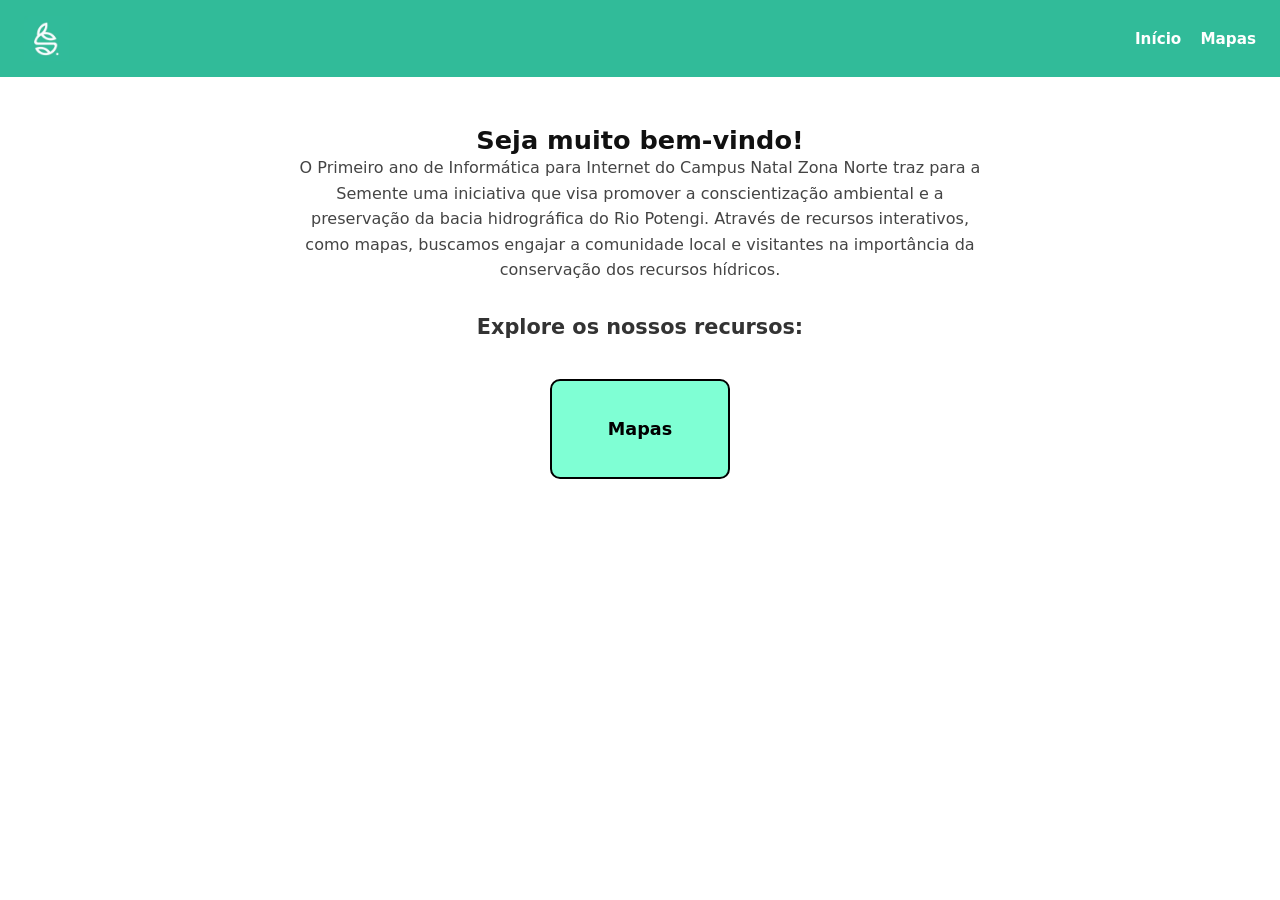
==== commit 60809aba: "Merge branch 'main' into add-intercity-navigation" ====
--- a/index.html
+++ b/index.html
@@ -20,11 +20,11 @@
     <main class="container">
         <section class="texto" id="inicio">
             <h3>Seja muito bem-vindo!</h3>
-            <p>O Primeiro ano de Informática para Internet do Campus Natal Zona Norte traz para o Projeto Semente uma iniciativa que visa promover a conscientização ambiental e a preservação da bacia hidrográfica do Rio Potengi. Através de recursos interativos, como mapas, buscamos engajar a comunidade local e visitantes na importância da conservação dos recursos hídricos.</p>
+            <p>O Primeiro ano de Informática para Internet do Campus Natal Zona Norte traz para a Semente uma iniciativa que visa promover a conscientização ambiental e a preservação da bacia hidrográfica do Rio Potengi. Através de recursos interativos, como mapas, buscamos engajar a comunidade local e visitantes na importância da conservação dos recursos hídricos.</p>
         </section>
 
         <section class="texto" id="escolha">
-            <h4>Explore os recursos do Projeto Semente:</h4>
+            <h4>Explore os nossos recursos:</h4>
         </section>
 
 
@@ -37,4 +37,4 @@
 
     <script src="src/js/script.js"></script>
 </body>
-</html>+</html>
